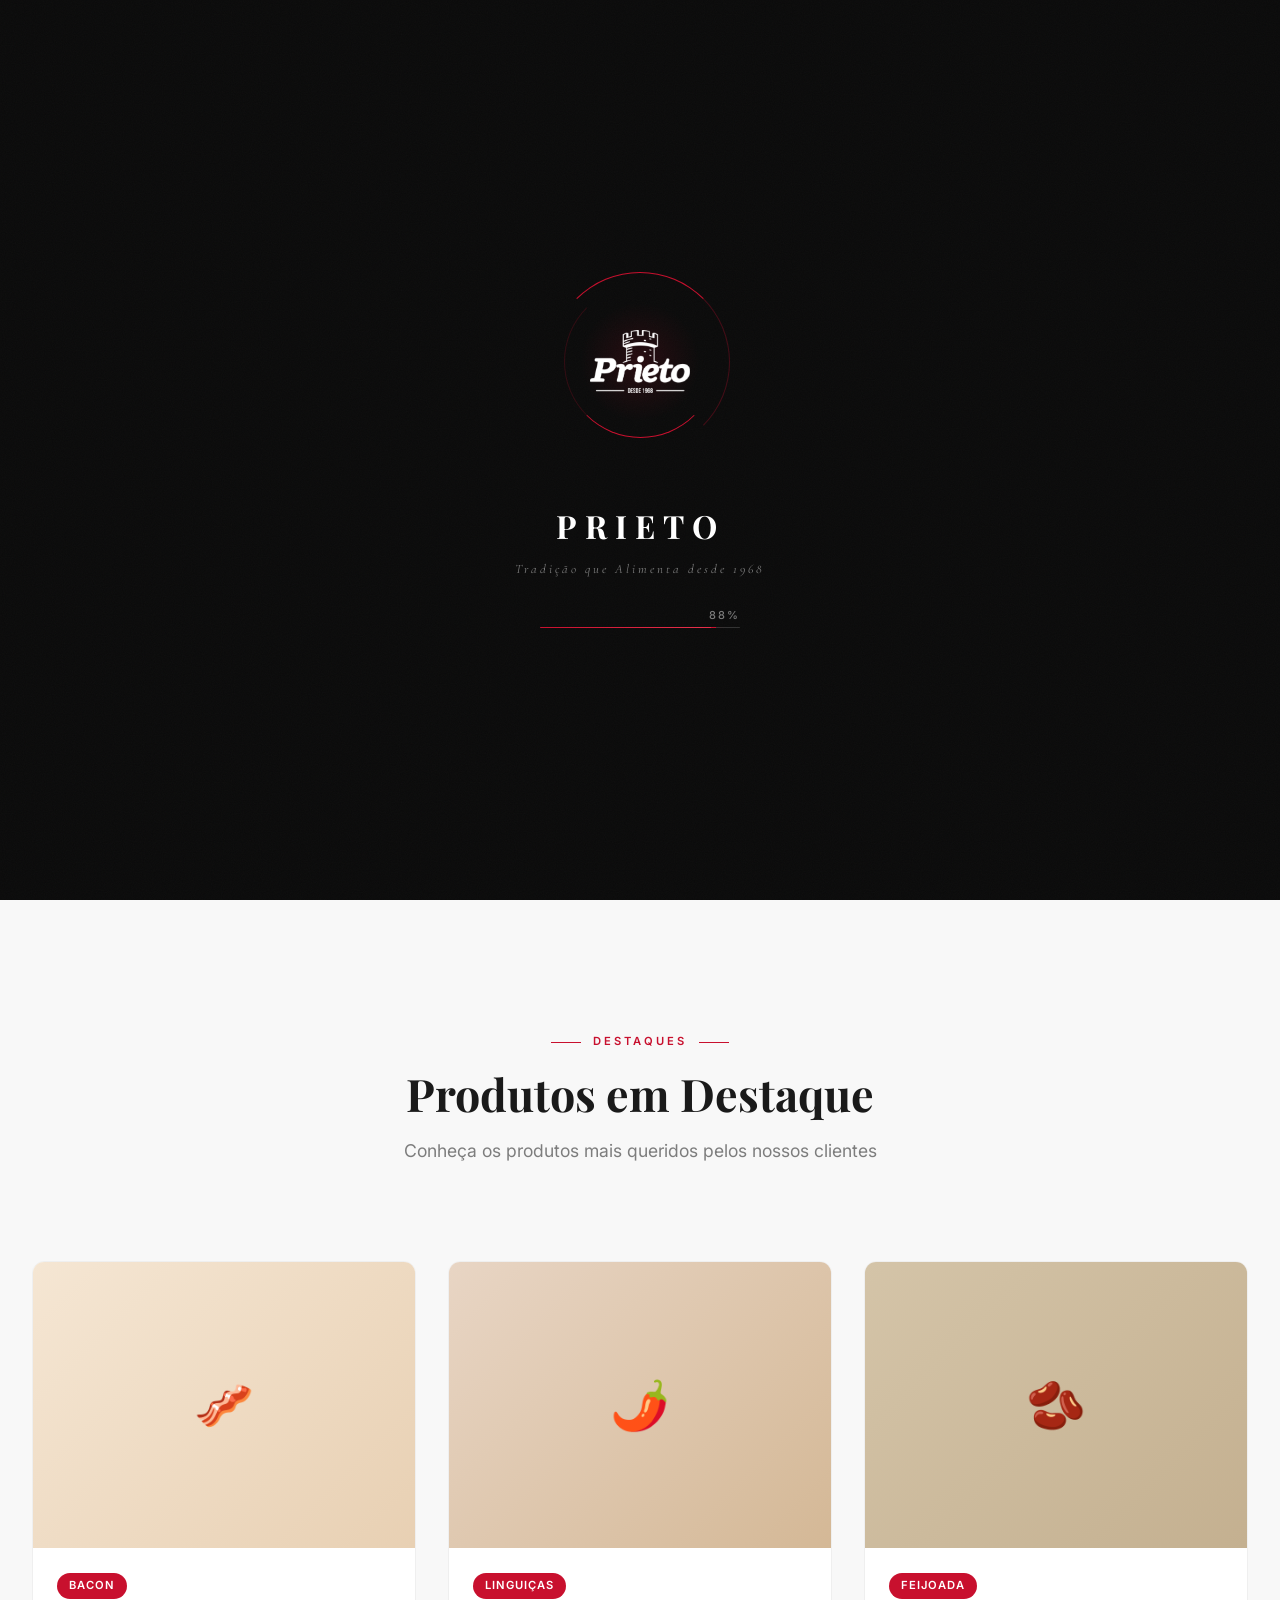
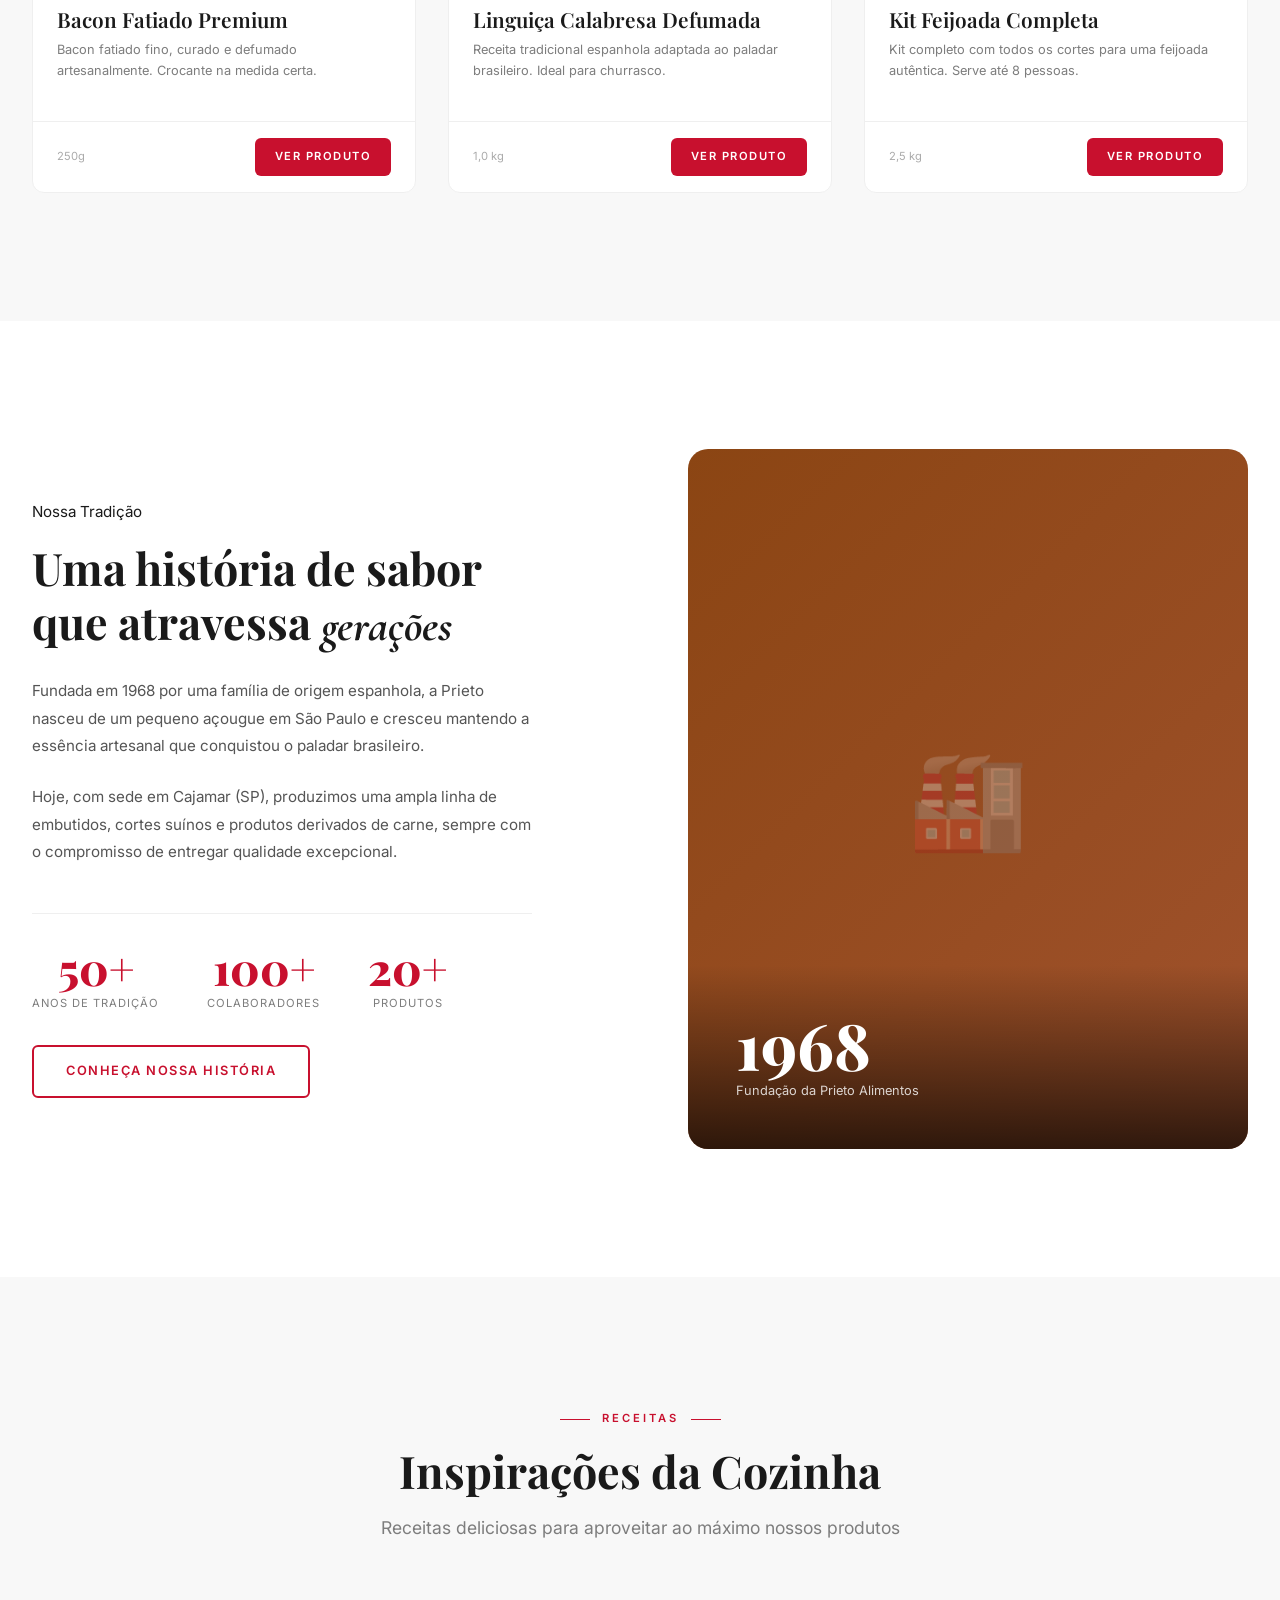
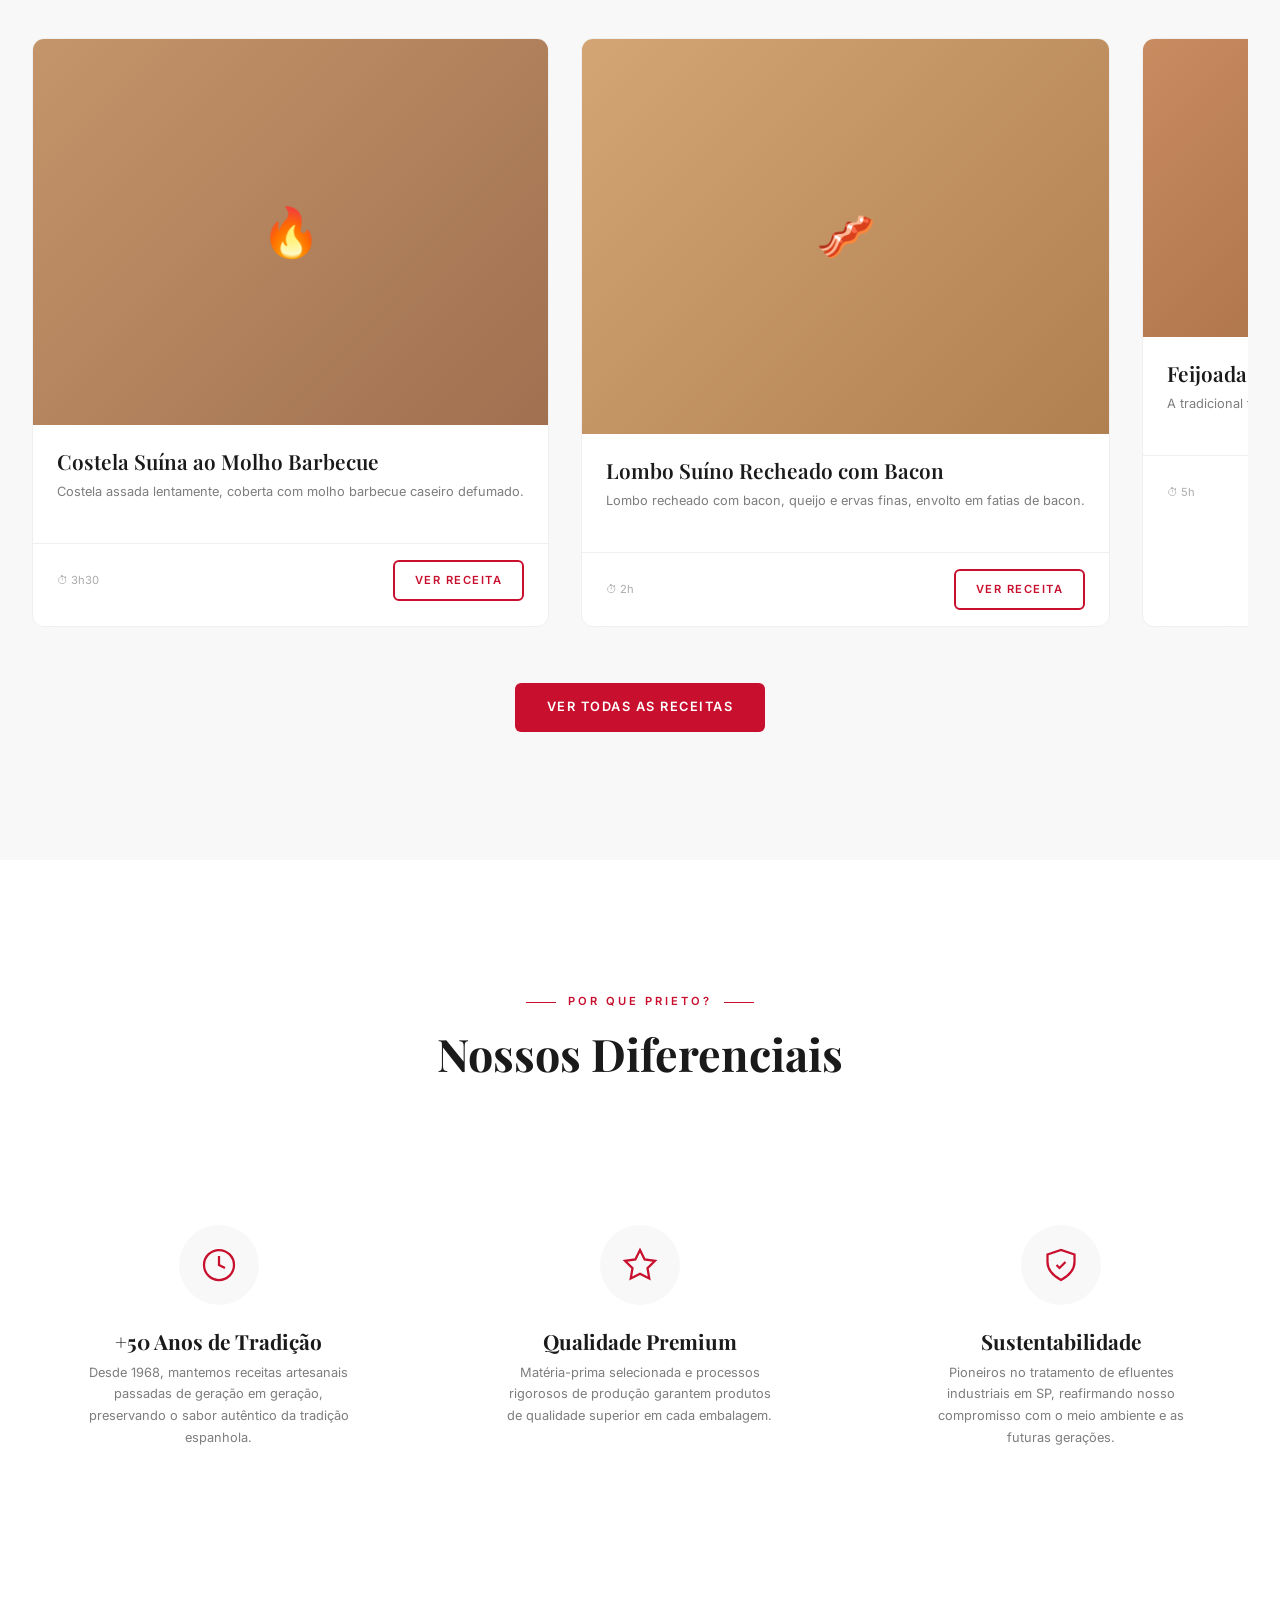
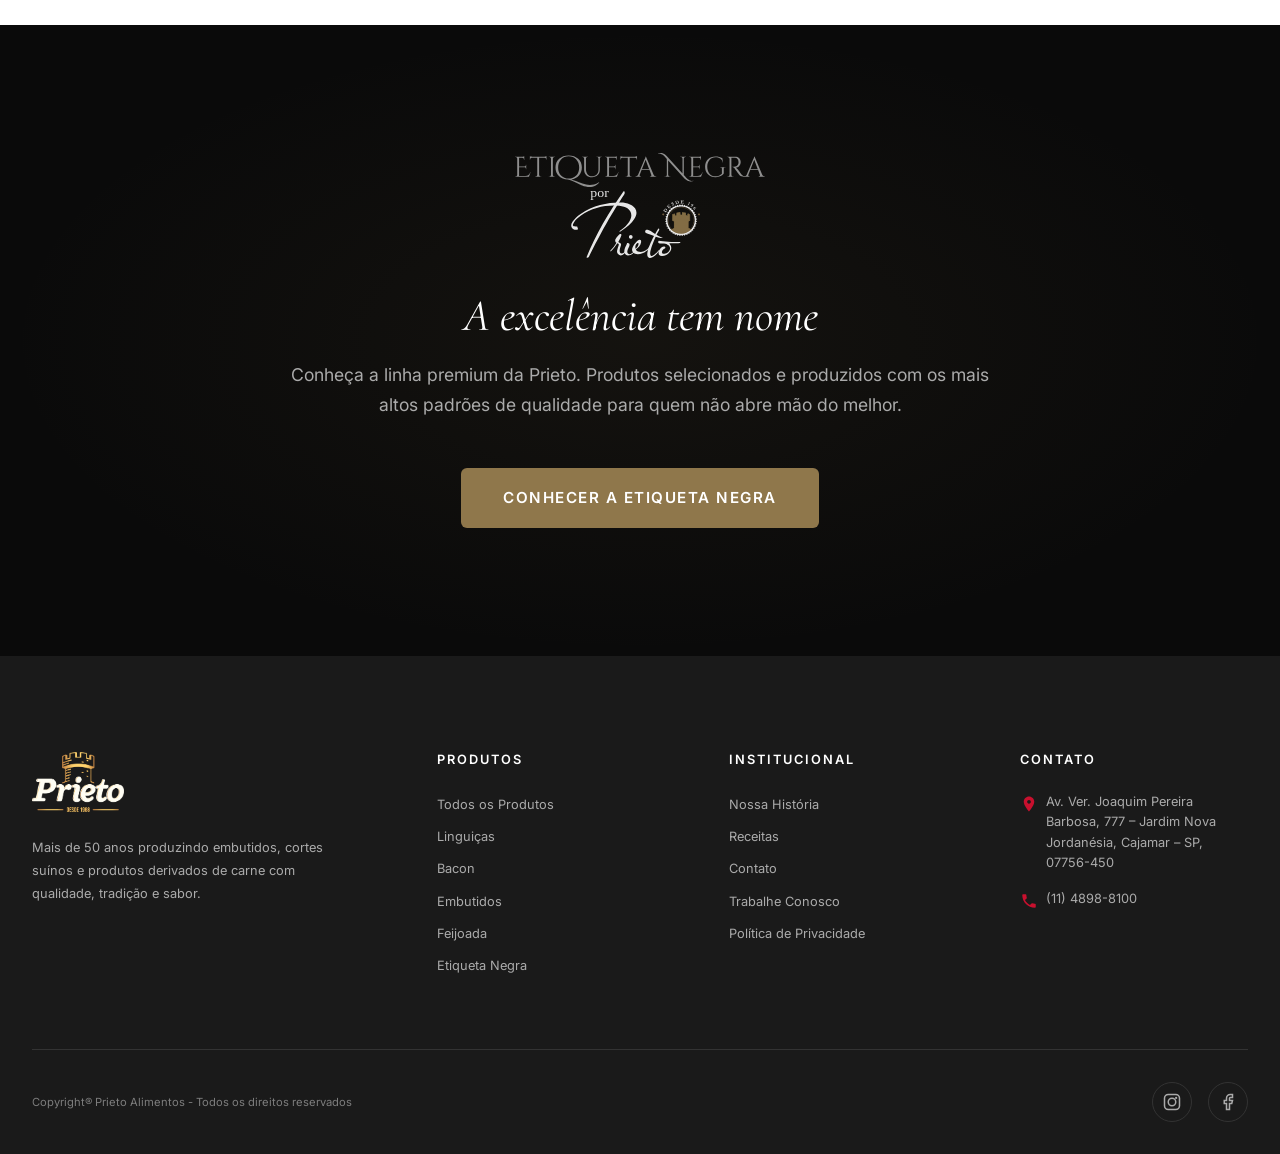
==== index.html @ ea27fa17 "opa" ====
<!DOCTYPE html>
<html lang="pt-BR">
<head>
    <meta charset="UTF-8">
    <meta name="viewport" content="width=device-width, initial-scale=1.0">
    <title>Prieto Alimentos | Tradição que Alimenta</title>
    <meta name="description" content="Prieto Alimentos - Mais de 50 anos de tradição na produção de embutidos, cortes suínos e produtos derivados de carne. Qualidade, tradição e sabor.">
    <link rel="preconnect" href="https://fonts.googleapis.com">
    <link rel="preconnect" href="https://fonts.gstatic.com" crossorigin>
    <link href="https://fonts.googleapis.com/css2?family=Cormorant+Garamond:ital,wght@0,400;0,600;1,400&family=Inter:wght@300;400;500;600;700&family=Playfair+Display:ital,wght@0,400;0,700;1,400&display=swap" rel="stylesheet">
    <link rel="stylesheet" href="css/global.css">
    <link rel="stylesheet" href="css/components.css">
    <link rel="stylesheet" href="css/loading.css">
    <link rel="stylesheet" href="css/home.css">
</head>
<body class="loading-active">

    <!-- ============================================
         LOADING SCREEN
         ============================================ -->
    <div id="loading-screen" class="loading-screen">
        <div class="loading-particles"></div>
        <div class="loading-content">
            <div class="loading-logo-wrapper">
                <div class="loading-ring"></div>
                <div class="loading-ring"></div>
                <div class="loading-logo-glow"></div>
                <img src="src/Logo Prieto Vermelha.png" alt="Prieto" class="loading-logo">
            </div>
            <div class="loading-brand">
                <div class="loading-brand-name">
                    <span>P</span><span>R</span><span>I</span><span>E</span><span>T</span><span>O</span>
                </div>
                <div class="loading-brand-tagline">Tradição que Alimenta desde 1968</div>
            </div>
            <div class="loading-progress-wrapper">
                <span id="loading-percentage" class="loading-percentage">0%</span>
                <div class="loading-progress-track">
                    <div id="loading-progress-bar" class="loading-progress-bar"></div>
                </div>
            </div>
        </div>
    </div>
    <div id="loading-flash" class="loading-flash"></div>

    <!-- ============================================
         NAVBAR
         ============================================ -->
    <nav class="navbar">
        <div class="container">
            <a href="index.html" class="navbar-logo">
                <img src="src/Logo Prieto Vermelha.png" alt="Prieto Alimentos">
            </a>
            <div class="navbar-menu">
                <a href="index.html" class="active">Início</a>
                <a href="produtos.html">Produtos</a>
                <a href="historia.html">Nossa História</a>
                <a href="receitas.html">Receitas</a>
                <a href="contato.html">Contato</a>
            </div>
            <div class="navbar-hamburger" aria-label="Menu">
                <span></span>
                <span></span>
                <span></span>
            </div>
        </div>
    </nav>

    <!-- Mobile Menu Overlay -->
    <div class="navbar-mobile-overlay">
        <a href="index.html">Início</a>
        <a href="produtos.html">Produtos</a>
        <a href="historia.html">Nossa História</a>
        <a href="receitas.html">Receitas</a>
        <a href="contato.html">Contato</a>
        <a href="etiqueta-negra.html" style="color: var(--prieto-gold); font-style: italic;">Etiqueta Negra</a>
    </div>

    <!-- ============================================
         HERO SECTION
         ============================================ -->
    <section class="hero">
        <div class="hero-bg">
            <img src="src/Home-com-logo.png" alt="Prieto Alimentos" loading="eager">
        </div>
        <div class="hero-overlay"></div>
        <div class="hero-content">
            <div class="hero-label">
                <span class="line"></span>
                Desde 1968
            </div>
            <h1 class="hero-title">
                Tradição que<br><em>alimenta</em>
            </h1>
            <p class="hero-description">
                Mais de 50 anos produzindo embutidos, cortes suínos e produtos de carne com qualidade incomparável e receitas artesanais de origem espanhola.
            </p>
            <div class="hero-actions">
                <a href="produtos.html" class="btn btn-primary btn-lg">Nossos Produtos</a>
                <a href="historia.html" class="btn btn-ghost btn-lg">Nossa História</a>
            </div>
        </div>
        <div class="hero-scroll">
            <span>Scroll</span>
            <div class="hero-scroll-line"></div>
        </div>
    </section>

    <!-- ============================================
         HIGHLIGHTS - Featured Products
         ============================================ -->
    <section class="highlights section">
        <div class="container">
            <div class="section-header reveal">
                <span class="section-label">Destaques</span>
                <h2>Produtos em Destaque</h2>
                <p>Conheça os produtos mais queridos pelos nossos clientes</p>
            </div>
            <div class="highlights-grid">
                <div class="card reveal" style="transition-delay: 0.1s">
                    <div class="card-image">
                        <div class="card-image-placeholder" style="background: linear-gradient(135deg, #f5e6d3, #e8d0b3);">🥓</div>
                    </div>
                    <div class="card-body">
                        <span class="card-badge">Bacon</span>
                        <h3 class="card-title">Bacon Fatiado Premium</h3>
                        <p class="card-text">Bacon fatiado fino, curado e defumado artesanalmente. Crocante na medida certa.</p>
                    </div>
                    <div class="card-footer">
                        <span style="font-size: var(--fs-xs); color: var(--prieto-gray-400);">250g</span>
                        <a href="produto-detalhe.html?id=19" class="btn btn-sm btn-primary">Ver Produto</a>
                    </div>
                </div>
                <div class="card reveal" style="transition-delay: 0.2s">
                    <div class="card-image">
                        <div class="card-image-placeholder" style="background: linear-gradient(135deg, #e8d5c4, #d4b896);">🌶️</div>
                    </div>
                    <div class="card-body">
                        <span class="card-badge">Linguiças</span>
                        <h3 class="card-title">Linguiça Calabresa Defumada</h3>
                        <p class="card-text">Receita tradicional espanhola adaptada ao paladar brasileiro. Ideal para churrasco.</p>
                    </div>
                    <div class="card-footer">
                        <span style="font-size: var(--fs-xs); color: var(--prieto-gray-400);">1,0 kg</span>
                        <a href="produto-detalhe.html?id=4" class="btn btn-sm btn-primary">Ver Produto</a>
                    </div>
                </div>
                <div class="card reveal" style="transition-delay: 0.3s">
                    <div class="card-image">
                        <div class="card-image-placeholder" style="background: linear-gradient(135deg, #d4c4a8, #c4b090);">🫘</div>
                    </div>
                    <div class="card-body">
                        <span class="card-badge">Feijoada</span>
                        <h3 class="card-title">Kit Feijoada Completa</h3>
                        <p class="card-text">Kit completo com todos os cortes para uma feijoada autêntica. Serve até 8 pessoas.</p>
                    </div>
                    <div class="card-footer">
                        <span style="font-size: var(--fs-xs); color: var(--prieto-gray-400);">2,5 kg</span>
                        <a href="produto-detalhe.html?id=7" class="btn btn-sm btn-primary">Ver Produto</a>
                    </div>
                </div>
            </div>
        </div>
    </section>

    <!-- ============================================
         TRADITION
         ============================================ -->
    <section class="tradition section">
        <div class="container">
            <div class="tradition-grid">
                <div class="tradition-content reveal-left">
                    <span class="section-label" style="display: inline-block; margin-bottom: var(--space-md);">Nossa Tradição</span>
                    <h2>Uma história de sabor que atravessa <em style="font-family: var(--font-accent);">gerações</em></h2>
                    <p>
                        Fundada em 1968 por uma família de origem espanhola, a Prieto nasceu de um pequeno açougue em São Paulo e cresceu mantendo a essência artesanal que conquistou o paladar brasileiro.
                    </p>
                    <p>
                        Hoje, com sede em Cajamar (SP), produzimos uma ampla linha de embutidos, cortes suínos e produtos derivados de carne, sempre com o compromisso de entregar qualidade excepcional.
                    </p>
                    <div class="tradition-stats">
                        <div class="tradition-stat">
                            <div class="number" data-count="50">50+</div>
                            <div class="label">Anos de tradição</div>
                        </div>
                        <div class="tradition-stat">
                            <div class="number" data-count="100">100+</div>
                            <div class="label">Colaboradores</div>
                        </div>
                        <div class="tradition-stat">
                            <div class="number" data-count="20">20+</div>
                            <div class="label">Produtos</div>
                        </div>
                    </div>
                    <a href="historia.html" class="btn btn-secondary" style="margin-top: var(--space-xl);">Conheça Nossa História</a>
                </div>
                <div class="tradition-image reveal-right">
                    <div class="card-image-placeholder" style="background: linear-gradient(135deg, #8B4513, #A0522D); width:100%; height:100%; display:flex; align-items:center; justify-content:center; font-size: 6rem; color: rgba(255,255,255,0.3);">
                        🏭
                    </div>
                    <div class="tradition-image-overlay">
                        <div class="year">1968</div>
                        <div class="text">Fundação da Prieto Alimentos</div>
                    </div>
                </div>
            </div>
        </div>
    </section>

    <!-- ============================================
         RECIPES PREVIEW
         ============================================ -->
    <section class="recipes-preview section">
        <div class="container">
            <div class="section-header reveal">
                <span class="section-label">Receitas</span>
                <h2>Inspirações da Cozinha</h2>
                <p>Receitas deliciosas para aproveitar ao máximo nossos produtos</p>
            </div>
            <div class="recipes-carousel">
                <div class="card">
                    <div class="card-image">
                        <div class="card-image-placeholder" style="background: linear-gradient(135deg, #c4956a, #a07050);">🔥</div>
                    </div>
                    <div class="card-body">
                        <h3 class="card-title">Costela Suína ao Molho Barbecue</h3>
                        <p class="card-text">Costela assada lentamente, coberta com molho barbecue caseiro defumado.</p>
                    </div>
                    <div class="card-footer">
                        <span style="font-size: var(--fs-xs); color: var(--prieto-gray-400);">⏱ 3h30</span>
                        <a href="receita-detalhe.html?id=1" class="btn btn-sm btn-secondary">Ver Receita</a>
                    </div>
                </div>
                <div class="card">
                    <div class="card-image">
                        <div class="card-image-placeholder" style="background: linear-gradient(135deg, #d4a574, #b08050);">🥓</div>
                    </div>
                    <div class="card-body">
                        <h3 class="card-title">Lombo Suíno Recheado com Bacon</h3>
                        <p class="card-text">Lombo recheado com bacon, queijo e ervas finas, envolto em fatias de bacon.</p>
                    </div>
                    <div class="card-footer">
                        <span style="font-size: var(--fs-xs); color: var(--prieto-gray-400);">⏱ 2h</span>
                        <a href="receita-detalhe.html?id=2" class="btn btn-sm btn-secondary">Ver Receita</a>
                    </div>
                </div>
                <div class="card">
                    <div class="card-image">
                        <div class="card-image-placeholder" style="background: linear-gradient(135deg, #c98b60, #a06840);">🫘</div>
                    </div>
                    <div class="card-body">
                        <h3 class="card-title">Feijoada Completa Prieto</h3>
                        <p class="card-text">A tradicional feijoada brasileira com o kit completo Prieto.</p>
                    </div>
                    <div class="card-footer">
                        <span style="font-size: var(--fs-xs); color: var(--prieto-gray-400);">⏱ 5h</span>
                        <a href="receita-detalhe.html?id=5" class="btn btn-sm btn-secondary">Ver Receita</a>
                    </div>
                </div>
                <div class="card">
                    <div class="card-image">
                        <div class="card-image-placeholder" style="background: linear-gradient(135deg, #d4956a, #b07848);">🍊</div>
                    </div>
                    <div class="card-body">
                        <h3 class="card-title">Tender ao Molho de Laranja</h3>
                        <p class="card-text">Tender glazeado com molho agridoce de laranja e mel.</p>
                    </div>
                    <div class="card-footer">
                        <span style="font-size: var(--fs-xs); color: var(--prieto-gray-400);">⏱ 2h30</span>
                        <a href="receita-detalhe.html?id=7" class="btn btn-sm btn-secondary">Ver Receita</a>
                    </div>
                </div>
            </div>
            <div style="text-align: center; margin-top: var(--space-xl);">
                <a href="receitas.html" class="btn btn-primary">Ver Todas as Receitas</a>
            </div>
        </div>
    </section>

    <!-- ============================================
         WHY PRIETO
         ============================================ -->
    <section class="why-prieto section">
        <div class="container">
            <div class="section-header reveal">
                <span class="section-label">Por que Prieto?</span>
                <h2>Nossos Diferenciais</h2>
            </div>
            <div class="why-grid">
                <div class="why-item reveal" style="transition-delay: 0.1s">
                    <div class="why-icon">
                        <svg viewBox="0 0 24 24" fill="none" stroke="currentColor" stroke-width="1.5">
                            <circle cx="12" cy="12" r="10"/>
                            <polyline points="12 6 12 12 16 14"/>
                        </svg>
                    </div>
                    <h3>+50 Anos de Tradição</h3>
                    <p>Desde 1968, mantemos receitas artesanais passadas de geração em geração, preservando o sabor autêntico da tradição espanhola.</p>
                </div>
                <div class="why-item reveal" style="transition-delay: 0.2s">
                    <div class="why-icon">
                        <svg viewBox="0 0 24 24" fill="none" stroke="currentColor" stroke-width="1.5">
                            <path d="M12 2l3.09 6.26L22 9.27l-5 4.87 1.18 6.88L12 17.77l-6.18 3.25L7 14.14 2 9.27l6.91-1.01L12 2z"/>
                        </svg>
                    </div>
                    <h3>Qualidade Premium</h3>
                    <p>Matéria-prima selecionada e processos rigorosos de produção garantem produtos de qualidade superior em cada embalagem.</p>
                </div>
                <div class="why-item reveal" style="transition-delay: 0.3s">
                    <div class="why-icon">
                        <svg viewBox="0 0 24 24" fill="none" stroke="currentColor" stroke-width="1.5">
                            <path d="M12 22c5.5-3 9-7.5 9-12V5l-9-3-9 3v5c0 4.5 3.5 9 9 12z"/>
                            <polyline points="9 12 11 14 15 10"/>
                        </svg>
                    </div>
                    <h3>Sustentabilidade</h3>
                    <p>Pioneiros no tratamento de efluentes industriais em SP, reafirmando nosso compromisso com o meio ambiente e as futuras gerações.</p>
                </div>
            </div>
        </div>
    </section>

    <!-- ============================================
         ETIQUETA NEGRA BANNER
         ============================================ -->
    <section class="en-banner">
        <div class="container">
            <div class="en-banner-content reveal">
                <img src="src/logo-etiqueta-negra.svg" alt="Etiqueta Negra por Prieto" class="en-banner-logo">
                <h2>A excelência tem nome</h2>
                <p>Conheça a linha premium da Prieto. Produtos selecionados e produzidos com os mais altos padrões de qualidade para quem não abre mão do melhor.</p>
                <a href="etiqueta-negra.html" class="btn btn-gold btn-lg">Conhecer a Etiqueta Negra</a>
            </div>
        </div>
    </section>

    <!-- ============================================
         FOOTER
         ============================================ -->
    <footer class="footer">
        <div class="container">
            <div class="footer-grid">
                <div class="footer-brand">
                    <img src="src/Logo Prieto Branco.png" alt="Prieto Alimentos">
                    <p>Mais de 50 anos produzindo embutidos, cortes suínos e produtos derivados de carne com qualidade, tradição e sabor.</p>
                </div>
                <div class="footer-column">
                    <h4>Produtos</h4>
                    <ul>
                        <li><a href="produtos.html">Todos os Produtos</a></li>
                        <li><a href="produtos.html?cat=linguicas">Linguiças</a></li>
                        <li><a href="produtos.html?cat=bacon">Bacon</a></li>
                        <li><a href="produtos.html?cat=embutidos">Embutidos</a></li>
                        <li><a href="produtos.html?cat=feijoada">Feijoada</a></li>
                        <li><a href="etiqueta-negra.html">Etiqueta Negra</a></li>
                    </ul>
                </div>
                <div class="footer-column">
                    <h4>Institucional</h4>
                    <ul>
                        <li><a href="historia.html">Nossa História</a></li>
                        <li><a href="receitas.html">Receitas</a></li>
                        <li><a href="contato.html">Contato</a></li>
                        <li><a href="#">Trabalhe Conosco</a></li>
                        <li><a href="#">Política de Privacidade</a></li>
                    </ul>
                </div>
                <div class="footer-column">
                    <h4>Contato</h4>
                    <div class="footer-contact-item">
                        <svg viewBox="0 0 24 24" fill="currentColor"><path d="M12 2C8.13 2 5 5.13 5 9c0 5.25 7 13 7 13s7-7.75 7-13c0-3.87-3.13-7-7-7zm0 9.5c-1.38 0-2.5-1.12-2.5-2.5s1.12-2.5 2.5-2.5 2.5 1.12 2.5 2.5-1.12 2.5-2.5 2.5z"/></svg>
                        <span>Av. Ver. Joaquim Pereira Barbosa, 777 – Jardim Nova Jordanésia, Cajamar – SP, 07756-450</span>
                    </div>
                    <div class="footer-contact-item">
                        <svg viewBox="0 0 24 24" fill="currentColor"><path d="M6.62 10.79c1.44 2.83 3.76 5.14 6.59 6.59l2.2-2.2c.27-.27.67-.36 1.02-.24 1.12.37 2.33.57 3.57.57.55 0 1 .45 1 1V20c0 .55-.45 1-1 1-9.39 0-17-7.61-17-17 0-.55.45-1 1-1h3.5c.55 0 1 .45 1 1 0 1.25.2 2.45.57 3.57.11.35.03.74-.25 1.02l-2.2 2.2z"/></svg>
                        <span>(11) 4898-8100</span>
                    </div>
                </div>
            </div>
            <div class="footer-bottom">
                <p>Copyright® Prieto Alimentos - Todos os direitos reservados</p>
                <div class="footer-social">
                    <a href="#" aria-label="Instagram">
                        <svg viewBox="0 0 24 24" fill="none" stroke="currentColor" stroke-width="2"><rect x="2" y="2" width="20" height="20" rx="5"/><circle cx="12" cy="12" r="5"/><circle cx="17.5" cy="6.5" r="1.5" fill="currentColor" stroke="none"/></svg>
                    </a>
                    <a href="#" aria-label="Facebook">
                        <svg viewBox="0 0 24 24" fill="none" stroke="currentColor" stroke-width="2"><path d="M18 2h-3a5 5 0 0 0-5 5v3H7v4h3v8h4v-8h3l1-4h-4V7a1 1 0 0 1 1-1h3z"/></svg>
                    </a>
                </div>
            </div>
        </div>
    </footer>

    <!-- ============================================
         ETIQUETA NEGRA FLOATING BUTTON
         ============================================ -->
    <a href="etiqueta-negra.html" class="etiqueta-negra-btn">
        <svg viewBox="0 0 24 24" fill="none" stroke="currentColor" stroke-width="1.5" width="18" height="18">
            <path d="M12 2l3.09 6.26L22 9.27l-5 4.87 1.18 6.88L12 17.77l-6.18 3.25L7 14.14 2 9.27l6.91-1.01L12 2z"/>
        </svg>
        Conheça a Etiqueta Negra
    </a>

    <!-- Scripts -->
    <script src="js/main.js"></script>
    <script src="js/loading.js"></script>
</body>
</html>
---- css/global.css ----
/* ============================================
   PRIETO ALIMENTOS - Global Styles
   ============================================ */

/* Google Fonts */
@import url('https://fonts.googleapis.com/css2?family=Playfair+Display:ital,wght@0,400;0,500;0,600;0,700;0,800;0,900;1,400;1,500;1,600;1,700&family=Inter:wght@300;400;500;600;700&family=Cormorant+Garamond:ital,wght@0,400;0,500;0,600;0,700;1,400;1,500&display=swap');

/* CSS Custom Properties */
:root {
    /* Primary Colors */
    --prieto-white: #FFFFFF;
    --prieto-red: #C8102E;
    --prieto-red-dark: #A00D24;
    --prieto-red-light: #E8334D;
    --prieto-dark: #1A1A1A;
    --prieto-black: #0A0A0A;
    
    /* Etiqueta Negra Colors */
    --prieto-gold: #8F774B;
    --prieto-gold-light: #B89E6A;
    --prieto-gold-dark: #6D5A38;
    
    /* Neutral Colors */
    --prieto-gray-100: #F8F8F8;
    --prieto-gray-200: #EFEFEF;
    --prieto-gray-300: #D9D9D9;
    --prieto-gray-400: #ABABAB;
    --prieto-gray-500: #7D7D7D;
    --prieto-gray-600: #555555;
    --prieto-gray-700: #333333;
    --prieto-gray-800: #1F1F1F;
    
    /* Typography */
    --font-heading: 'Playfair Display', 'Georgia', serif;
    --font-body: 'Inter', 'Helvetica Neue', sans-serif;
    --font-accent: 'Cormorant Garamond', 'Georgia', serif;
    
    /* Font Sizes - Fluid */
    --fs-xs: clamp(0.7rem, 0.8vw, 0.8rem);
    --fs-sm: clamp(0.8rem, 0.9vw, 0.9rem);
    --fs-base: clamp(0.95rem, 1vw, 1.05rem);
    --fs-md: clamp(1.1rem, 1.2vw, 1.25rem);
    --fs-lg: clamp(1.3rem, 1.5vw, 1.5rem);
    --fs-xl: clamp(1.6rem, 2vw, 2rem);
    --fs-2xl: clamp(2rem, 2.5vw, 2.5rem);
    --fs-3xl: clamp(2.5rem, 3.5vw, 3.5rem);
    --fs-4xl: clamp(3rem, 5vw, 5rem);
    --fs-hero: clamp(3.5rem, 7vw, 7rem);
    
    /* Spacing */
    --space-xs: 0.25rem;
    --space-sm: 0.5rem;
    --space-md: 1rem;
    --space-lg: 1.5rem;
    --space-xl: 2rem;
    --space-2xl: 3rem;
    --space-3xl: 4rem;
    --space-4xl: 6rem;
    --space-5xl: 8rem;
    
    /* Borders & Radius */
    --radius-sm: 6px;
    --radius-md: 12px;
    --radius-lg: 20px;
    --radius-xl: 30px;
    --radius-full: 9999px;
    
    /* Shadows */
    --shadow-sm: 0 1px 3px rgba(0,0,0,0.06);
    --shadow-md: 0 4px 12px rgba(0,0,0,0.08);
    --shadow-lg: 0 8px 30px rgba(0,0,0,0.1);
    --shadow-xl: 0 20px 60px rgba(0,0,0,0.12);
    --shadow-glow: 0 0 30px rgba(255,255,255,0.15);
    --shadow-glow-red: 0 0 30px rgba(200,16,46,0.2);
    
    /* Glass Effect */
    --glass-bg: rgba(255, 255, 255, 0.08);
    --glass-border: rgba(255, 255, 255, 0.15);
    --glass-blur: blur(12px);
    
    /* Transitions */
    --transition-fast: 150ms ease;
    --transition-base: 300ms ease;
    --transition-slow: 500ms ease;
    --transition-slower: 800ms cubic-bezier(0.16, 1, 0.3, 1);
    
    /* Z-Index Scale */
    --z-base: 1;
    --z-dropdown: 100;
    --z-sticky: 200;
    --z-navbar: 500;
    --z-modal: 1000;
    --z-loading: 9999;
    
    /* Layout */
    --container-max: 1280px;
    --container-wide: 1440px;
    --navbar-height: 80px;
}

/* ============================================
   CSS Reset
   ============================================ */
*,
*::before,
*::after {
    box-sizing: border-box;
    margin: 0;
    padding: 0;
}

html {
    scroll-behavior: smooth;
    -webkit-text-size-adjust: 100%;
    font-size: 16px;
}

body {
    font-family: var(--font-body);
    font-size: var(--fs-base);
    line-height: 1.6;
    color: var(--prieto-dark);
    background-color: var(--prieto-white);
    -webkit-font-smoothing: antialiased;
    -moz-osx-font-smoothing: grayscale;
    overflow-x: hidden;
    min-height: 100vh;
}

body.loading-active {
    overflow: hidden;
}

img, picture, video, canvas, svg {
    display: block;
    max-width: 100%;
}

input, button, textarea, select {
    font: inherit;
    color: inherit;
}

a {
    color: inherit;
    text-decoration: none;
}

ul, ol {
    list-style: none;
}

h1, h2, h3, h4, h5, h6 {
    font-family: var(--font-heading);
    line-height: 1.2;
    font-weight: 700;
    overflow-wrap: break-word;
}

p {
    overflow-wrap: break-word;
}

button {
    cursor: pointer;
    border: none;
    background: none;
}

/* ============================================
   Typography
   ============================================ */
h1 { font-size: var(--fs-4xl); }
h2 { font-size: var(--fs-3xl); }
h3 { font-size: var(--fs-2xl); }
h4 { font-size: var(--fs-xl); }
h5 { font-size: var(--fs-lg); }
h6 { font-size: var(--fs-md); }

.text-accent {
    font-family: var(--font-accent);
    font-style: italic;
}

.text-red { color: var(--prieto-red); }
.text-gold { color: var(--prieto-gold); }
.text-white { color: var(--prieto-white); }
.text-muted { color: var(--prieto-gray-500); }

/* ============================================
   Layout Utilities
   ============================================ */
.container {
    width: 100%;
    max-width: var(--container-max);
    margin: 0 auto;
    padding: 0 var(--space-xl);
}

.container-wide {
    max-width: var(--container-wide);
    margin: 0 auto;
    padding: 0 var(--space-xl);
}

.section {
    padding: var(--space-5xl) 0;
}

.section-sm {
    padding: var(--space-3xl) 0;
}

.flex { display: flex; }
.flex-col { flex-direction: column; }
.flex-center { 
    display: flex; 
    align-items: center; 
    justify-content: center; 
}
.flex-between {
    display: flex;
    align-items: center;
    justify-content: space-between;
}

.grid { display: grid; }

.text-center { text-align: center; }
.text-left { text-align: left; }
.text-right { text-align: right; }

/* ============================================
   Section Headers
   ============================================ */
.section-header {
    text-align: center;
    margin-bottom: var(--space-4xl);
}

.section-header .section-label {
    display: inline-block;
    font-family: var(--font-body);
    font-size: var(--fs-xs);
    font-weight: 600;
    text-transform: uppercase;
    letter-spacing: 3px;
    color: var(--prieto-red);
    margin-bottom: var(--space-md);
    position: relative;
}

.section-header .section-label::before,
.section-header .section-label::after {
    content: '';
    position: absolute;
    top: 50%;
    width: 30px;
    height: 1px;
    background: var(--prieto-red);
}

.section-header .section-label::before {
    right: calc(100% + 12px);
}

.section-header .section-label::after {
    left: calc(100% + 12px);
}

.section-header h2 {
    color: var(--prieto-dark);
    margin-bottom: var(--space-md);
}

.section-header p {
    font-size: var(--fs-md);
    color: var(--prieto-gray-500);
    max-width: 600px;
    margin: 0 auto;
}

/* ============================================
   Animations & Reveals
   ============================================ */
.reveal {
    opacity: 0;
    transform: translateY(40px);
    transition: opacity 0.8s cubic-bezier(0.16, 1, 0.3, 1),
                transform 0.8s cubic-bezier(0.16, 1, 0.3, 1);
}

.reveal.revealed {
    opacity: 1;
    transform: translateY(0);
}

.reveal-left {
    opacity: 0;
    transform: translateX(-60px);
    transition: opacity 0.8s cubic-bezier(0.16, 1, 0.3, 1),
                transform 0.8s cubic-bezier(0.16, 1, 0.3, 1);
}

.reveal-left.revealed {
    opacity: 1;
    transform: translateX(0);
}

.reveal-right {
    opacity: 0;
    transform: translateX(60px);
    transition: opacity 0.8s cubic-bezier(0.16, 1, 0.3, 1),
                transform 0.8s cubic-bezier(0.16, 1, 0.3, 1);
}

.reveal-right.revealed {
    opacity: 1;
    transform: translateX(0);
}

/* ============================================
   Scrollbar
   ============================================ */
::-webkit-scrollbar {
    width: 8px;
}

::-webkit-scrollbar-track {
    background: var(--prieto-gray-100);
}

::-webkit-scrollbar-thumb {
    background: var(--prieto-gray-400);
    border-radius: var(--radius-full);
}

::-webkit-scrollbar-thumb:hover {
    background: var(--prieto-red);
}

/* ============================================
   Selection
   ============================================ */
::selection {
    background-color: var(--prieto-red);
    color: var(--prieto-white);
}

/* ============================================
   Responsive
   ============================================ */
@media (max-width: 768px) {
    :root {
        --navbar-height: 65px;
    }
    
    .container {
        padding: 0 var(--space-md);
    }
    
    .section {
        padding: var(--space-3xl) 0;
    }
    
    .section-header {
        margin-bottom: var(--space-2xl);
    }
}

@media (max-width: 480px) {
    .container {
        padding: 0 var(--space-md);
    }
}
---- css/components.css ----
/* ============================================
   PRIETO ALIMENTOS - Component Styles
   Navbar, Footer, Buttons, Cards, Modals
   ============================================ */

/* ============================================
   NAVBAR
   ============================================ */
.navbar {
    position: fixed;
    top: 0;
    left: 0;
    width: 100%;
    height: var(--navbar-height);
    z-index: var(--z-navbar);
    transition: all var(--transition-base);
    background: rgba(255, 255, 255, 0.85);
    backdrop-filter: blur(20px);
    -webkit-backdrop-filter: blur(20px);
    border-bottom: 1px solid transparent;
}

.navbar.scrolled {
    height: 65px;
    background: rgba(255, 255, 255, 0.95);
    border-bottom: 1px solid var(--prieto-gray-200);
    box-shadow: var(--shadow-sm);
}

.navbar .container {
    display: flex;
    align-items: center;
    justify-content: space-between;
    height: 100%;
    max-width: var(--container-wide);
}

.navbar-logo {
    display: flex;
    align-items: center;
    gap: var(--space-sm);
    z-index: 10;
}

.navbar-logo img {
    height: 50px;
    width: auto;
    transition: height var(--transition-base);
}

.navbar.scrolled .navbar-logo img {
    height: 40px;
}

.navbar-menu {
    display: flex;
    align-items: center;
    gap: var(--space-2xl);
}

.navbar-menu a {
    font-family: var(--font-body);
    font-size: var(--fs-sm);
    font-weight: 500;
    color: var(--prieto-dark);
    text-transform: uppercase;
    letter-spacing: 1.5px;
    position: relative;
    padding: var(--space-xs) 0;
    transition: color var(--transition-fast);
}

.navbar-menu a::after {
    content: '';
    position: absolute;
    bottom: -2px;
    left: 0;
    width: 0;
    height: 2px;
    background: var(--prieto-red);
    transition: width var(--transition-base);
}

.navbar-menu a:hover {
    color: var(--prieto-red);
}

.navbar-menu a:hover::after,
.navbar-menu a.active::after {
    width: 100%;
}

.navbar-menu a.active {
    color: var(--prieto-red);
}

/* Hamburger */
.navbar-hamburger {
    display: none;
    flex-direction: column;
    gap: 5px;
    width: 28px;
    cursor: pointer;
    z-index: 10;
    padding: 4px 0;
}

.navbar-hamburger span {
    display: block;
    width: 100%;
    height: 2px;
    background: var(--prieto-dark);
    transition: all var(--transition-base);
    border-radius: 2px;
}

.navbar-hamburger.active span:nth-child(1) {
    transform: rotate(45deg) translateY(5px) translateX(5px);
}

.navbar-hamburger.active span:nth-child(2) {
    opacity: 0;
    transform: translateX(-10px);
}

.navbar-hamburger.active span:nth-child(3) {
    transform: rotate(-45deg) translateY(-5px) translateX(5px);
}

/* Mobile Menu */
.navbar-mobile-overlay {
    display: none;
    position: fixed;
    top: 0;
    left: 0;
    width: 100%;
    height: 100vh;
    background: rgba(255, 255, 255, 0.98);
    backdrop-filter: blur(30px);
    -webkit-backdrop-filter: blur(30px);
    z-index: var(--z-navbar);
    flex-direction: column;
    align-items: center;
    justify-content: center;
    gap: var(--space-xl);
    opacity: 0;
    transition: opacity var(--transition-slow);
}

.navbar-mobile-overlay.active {
    display: flex;
    opacity: 1;
}

.navbar-mobile-overlay a {
    font-family: var(--font-heading);
    font-size: var(--fs-2xl);
    font-weight: 600;
    color: var(--prieto-dark);
    transition: color var(--transition-fast);
}

.navbar-mobile-overlay a:hover {
    color: var(--prieto-red);
}

/* ============================================
   BUTTONS
   ============================================ */
.btn {
    display: inline-flex;
    align-items: center;
    justify-content: center;
    gap: var(--space-sm);
    padding: 14px 32px;
    font-family: var(--font-body);
    font-size: var(--fs-sm);
    font-weight: 600;
    text-transform: uppercase;
    letter-spacing: 1.5px;
    border-radius: var(--radius-sm);
    transition: all var(--transition-base);
    position: relative;
    overflow: hidden;
    cursor: pointer;
    border: none;
}

.btn::before {
    content: '';
    position: absolute;
    top: 50%;
    left: 50%;
    width: 0;
    height: 0;
    border-radius: 50%;
    background: rgba(255, 255, 255, 0.2);
    transition: width 0.6s, height 0.6s, top 0.6s, left 0.6s;
    transform: translate(-50%, -50%);
}

.btn:active::before {
    width: 300px;
    height: 300px;
}

.btn-primary {
    background: var(--prieto-red);
    color: var(--prieto-white);
}

.btn-primary:hover {
    background: var(--prieto-red-dark);
    transform: translateY(-2px);
    box-shadow: 0 8px 25px rgba(200, 16, 46, 0.3);
}

.btn-secondary {
    background: transparent;
    color: var(--prieto-red);
    border: 2px solid var(--prieto-red);
}

.btn-secondary:hover {
    background: var(--prieto-red);
    color: var(--prieto-white);
    transform: translateY(-2px);
}

.btn-dark {
    background: var(--prieto-dark);
    color: var(--prieto-white);
}

.btn-dark:hover {
    background: var(--prieto-black);
    transform: translateY(-2px);
    box-shadow: 0 8px 25px rgba(0, 0, 0, 0.3);
}

.btn-gold {
    background: var(--prieto-gold);
    color: var(--prieto-white);
}

.btn-gold:hover {
    background: var(--prieto-gold-light);
    transform: translateY(-2px);
    box-shadow: 0 8px 25px rgba(143, 119, 75, 0.3);
}

.btn-ghost {
    background: transparent;
    color: var(--prieto-white);
    border: 1px solid rgba(255, 255, 255, 0.4);
}

.btn-ghost:hover {
    background: rgba(255, 255, 255, 0.1);
    border-color: rgba(255, 255, 255, 0.8);
}

.btn-sm {
    padding: 10px 20px;
    font-size: var(--fs-xs);
}

.btn-lg {
    padding: 18px 42px;
    font-size: var(--fs-base);
}

/* ============================================
   CARDS (Glassmorphism)
   ============================================ */
.card {
    position: relative;
    background: rgba(255, 255, 255, 0.6);
    backdrop-filter: blur(10px);
    -webkit-backdrop-filter: blur(10px);
    border: 1px solid rgba(255, 255, 255, 0.3);
    border-radius: var(--radius-md);
    overflow: hidden;
    transition: all var(--transition-slow);
}

.card:hover {
    transform: translateY(-6px);
    box-shadow: 0 0 40px rgba(200, 200, 200, 0.25),
                0 20px 50px rgba(0, 0, 0, 0.06);
}

.card-image {
    width: 100%;
    aspect-ratio: 4/3;
    overflow: hidden;
    position: relative;
}

.card-image img {
    width: 100%;
    height: 100%;
    object-fit: cover;
    transition: transform var(--transition-slower);
}

.card:hover .card-image img {
    transform: scale(1.05);
}

.card-image-placeholder {
    width: 100%;
    height: 100%;
    display: flex;
    align-items: center;
    justify-content: center;
    font-size: 3rem;
    color: var(--prieto-gray-400);
}

.card-body {
    padding: var(--space-lg);
}

.card-badge {
    display: inline-block;
    padding: 4px 12px;
    font-size: var(--fs-xs);
    font-weight: 600;
    text-transform: uppercase;
    letter-spacing: 1px;
    border-radius: var(--radius-full);
    background: var(--prieto-red);
    color: var(--prieto-white);
    margin-bottom: var(--space-sm);
}

.card-title {
    font-family: var(--font-heading);
    font-size: var(--fs-lg);
    font-weight: 600;
    margin-bottom: var(--space-sm);
    color: var(--prieto-dark);
}

.card-text {
    font-size: var(--fs-sm);
    color: var(--prieto-gray-500);
    line-height: 1.6;
    margin-bottom: var(--space-md);
}

.card-footer {
    padding: var(--space-md) var(--space-lg);
    border-top: 1px solid var(--prieto-gray-200);
    display: flex;
    align-items: center;
    justify-content: space-between;
}

/* Card on dark/gradient background */
.card-glass {
    background: rgba(255, 255, 255, 0.08);
    border: 1px solid rgba(255, 255, 255, 0.12);
}

.card-glass:hover {
    box-shadow: 0 0 40px rgba(255, 255, 255, 0.08);
    border-color: rgba(255, 255, 255, 0.25);
}

/* ============================================
   FOOTER
   ============================================ */
.footer {
    background: var(--prieto-dark);
    color: var(--prieto-white);
    padding: var(--space-4xl) 0 var(--space-xl);
}

.footer-grid {
    display: grid;
    grid-template-columns: 1.5fr 1fr 1fr 1fr;
    gap: var(--space-3xl);
    margin-bottom: var(--space-3xl);
}

.footer-brand img {
    height: 60px;
    margin-bottom: var(--space-lg);
}

.footer-brand p {
    font-size: var(--fs-sm);
    color: var(--prieto-gray-400);
    line-height: 1.8;
    max-width: 300px;
}

.footer-column h4 {
    font-family: var(--font-body);
    font-size: var(--fs-sm);
    font-weight: 600;
    text-transform: uppercase;
    letter-spacing: 2px;
    margin-bottom: var(--space-lg);
    color: var(--prieto-white);
}

.footer-column ul li {
    margin-bottom: var(--space-sm);
}

.footer-column ul li a {
    font-size: var(--fs-sm);
    color: var(--prieto-gray-400);
    transition: color var(--transition-fast);
}

.footer-column ul li a:hover {
    color: var(--prieto-red);
}

.footer-contact-item {
    display: flex;
    align-items: flex-start;
    gap: var(--space-sm);
    margin-bottom: var(--space-md);
    font-size: var(--fs-sm);
    color: var(--prieto-gray-400);
}

.footer-contact-item svg {
    width: 18px;
    height: 18px;
    flex-shrink: 0;
    margin-top: 3px;
    fill: var(--prieto-red);
}

.footer-bottom {
    padding-top: var(--space-xl);
    border-top: 1px solid var(--prieto-gray-700);
    display: flex;
    align-items: center;
    justify-content: space-between;
    flex-wrap: wrap;
    gap: var(--space-md);
}

.footer-bottom p {
    font-size: var(--fs-xs);
    color: var(--prieto-gray-500);
}

.footer-social {
    display: flex;
    gap: var(--space-md);
}

.footer-social a {
    display: flex;
    align-items: center;
    justify-content: center;
    width: 40px;
    height: 40px;
    border-radius: 50%;
    border: 1px solid var(--prieto-gray-700);
    color: var(--prieto-gray-400);
    transition: all var(--transition-fast);
}

.footer-social a:hover {
    border-color: var(--prieto-red);
    color: var(--prieto-red);
    background: rgba(200, 16, 46, 0.1);
}

.footer-social a svg {
    width: 18px;
    height: 18px;
}

/* ============================================
   ETIQUETA NEGRA BUTTON (Fixed)
   ============================================ */
.etiqueta-negra-btn {
    position: fixed;
    bottom: 30px;
    right: 30px;
    z-index: var(--z-sticky);
    display: flex;
    align-items: center;
    gap: var(--space-sm);
    padding: 14px 24px;
    background: var(--prieto-black);
    color: var(--prieto-gold);
    border-radius: var(--radius-full);
    font-family: var(--font-accent);
    font-size: var(--fs-sm);
    font-weight: 500;
    font-style: italic;
    letter-spacing: 0.5px;
    border: 1px solid var(--prieto-gold-dark);
    cursor: pointer;
    transition: all var(--transition-base);
    overflow: hidden;
    text-decoration: none;
}

.etiqueta-negra-btn::before {
    content: '';
    position: absolute;
    top: 0;
    left: -100%;
    width: 200%;
    height: 100%;
    background: linear-gradient(
        90deg,
        transparent,
        rgba(143, 119, 75, 0.15),
        transparent
    );
    animation: shimmer 3s infinite;
}

@keyframes shimmer {
    0% { left: -100%; }
    100% { left: 100%; }
}

.etiqueta-negra-btn:hover {
    background: var(--prieto-gold-dark);
    color: var(--prieto-white);
    border-color: var(--prieto-gold);
    transform: translateY(-3px);
    box-shadow: 0 8px 30px rgba(143, 119, 75, 0.3);
}

.etiqueta-negra-btn svg {
    width: 18px;
    height: 18px;
}

/* ============================================
   BREADCRUMB
   ============================================ */
.breadcrumb {
    display: flex;
    align-items: center;
    gap: var(--space-sm);
    padding: var(--space-lg) 0;
    font-size: var(--fs-sm);
    color: var(--prieto-gray-500);
}

.breadcrumb a {
    color: var(--prieto-gray-500);
    transition: color var(--transition-fast);
}

.breadcrumb a:hover {
    color: var(--prieto-red);
}

.breadcrumb .separator {
    color: var(--prieto-gray-300);
}

.breadcrumb .current {
    color: var(--prieto-dark);
    font-weight: 500;
}

/* ============================================
   TOAST / NOTIFICATIONS
   ============================================ */
.toast {
    position: fixed;
    bottom: 30px;
    left: 50%;
    transform: translateX(-50%) translateY(100px);
    padding: 16px 32px;
    background: var(--prieto-dark);
    color: var(--prieto-white);
    border-radius: var(--radius-md);
    font-size: var(--fs-sm);
    font-weight: 500;
    box-shadow: var(--shadow-xl);
    z-index: var(--z-modal);
    opacity: 0;
    transition: all var(--transition-slow);
}

.toast.show {
    transform: translateX(-50%) translateY(0);
    opacity: 1;
}

.toast.success {
    border-left: 4px solid #22c55e;
}

/* ============================================
   RESPONSIVE COMPONENTS
   ============================================ */
@media (max-width: 1024px) {
    .footer-grid {
        grid-template-columns: 1fr 1fr;
    }
}

@media (max-width: 768px) {
    .navbar-menu {
        display: none;
    }
    
    .navbar-hamburger {
        display: flex;
    }
    
    .footer-grid {
        grid-template-columns: 1fr;
        gap: var(--space-2xl);
    }
    
    .footer-bottom {
        flex-direction: column;
        text-align: center;
    }
    
    .etiqueta-negra-btn {
        bottom: 20px;
        right: 20px;
        padding: 12px 20px;
        font-size: var(--fs-xs);
    }
}

@media (max-width: 480px) {
    .btn {
        padding: 12px 24px;
        font-size: var(--fs-xs);
    }
    
    .btn-lg {
        padding: 14px 30px;
        font-size: var(--fs-sm);
    }
}
---- css/loading.css ----
/* ============================================
   PRIETO ALIMENTOS - Loading Screen
   Premium Awwwards-worthy loading animation
   ============================================ */

.loading-screen {
    position: fixed;
    top: 0;
    left: 0;
    width: 100%;
    height: 100vh;
    background: var(--prieto-black);
    z-index: var(--z-loading);
    display: flex;
    flex-direction: column;
    align-items: center;
    justify-content: center;
    overflow: hidden;
}

.loading-screen.hidden {
    pointer-events: none;
    opacity: 0;
    transition: opacity 0.6s ease;
}

/* Background grain texture */
.loading-screen::before {
    content: '';
    position: absolute;
    top: 0;
    left: 0;
    width: 100%;
    height: 100%;
    opacity: 0.03;
    background-image: url("data:image/svg+xml,%3Csvg viewBox='0 0 256 256' xmlns='http://www.w3.org/2000/svg'%3E%3Cfilter id='noise'%3E%3CfeTurbulence type='fractalNoise' baseFrequency='0.9' numOctaves='4' stitchTiles='stitch'/%3E%3C/filter%3E%3Crect width='100%25' height='100%25' filter='url(%23noise)'/%3E%3C/svg%3E");
    background-size: 256px;
}

/* Animated particles background */
.loading-particles {
    position: absolute;
    width: 100%;
    height: 100%;
    overflow: hidden;
}

.loading-particle {
    position: absolute;
    width: 4px;
    height: 4px;
    background: var(--prieto-red);
    border-radius: 50%;
    opacity: 0;
    animation: particleFloat 3s infinite;
}

@keyframes particleFloat {
    0% {
        opacity: 0;
        transform: translateY(100vh) scale(0);
    }
    20% {
        opacity: 0.6;
    }
    80% {
        opacity: 0.3;
    }
    100% {
        opacity: 0;
        transform: translateY(-20vh) scale(1);
    }
}

/* Main loading content */
.loading-content {
    position: relative;
    z-index: 2;
    display: flex;
    flex-direction: column;
    align-items: center;
    gap: var(--space-2xl);
}

/* Logo container */
.loading-logo-wrapper {
    position: relative;
    width: 180px;
    height: 180px;
    display: flex;
    align-items: center;
    justify-content: center;
}

/* Rotating ring around logo */
.loading-ring {
    position: absolute;
    width: 100%;
    height: 100%;
    border-radius: 50%;
    border: 1px solid transparent;
    border-top-color: var(--prieto-red);
    border-right-color: rgba(200, 16, 46, 0.3);
    animation: ringRotate 2s linear infinite;
}

.loading-ring:nth-child(2) {
    width: 85%;
    height: 85%;
    border-top-color: transparent;
    border-right-color: transparent;
    border-bottom-color: var(--prieto-red);
    border-left-color: rgba(200, 16, 46, 0.2);
    animation-duration: 3s;
    animation-direction: reverse;
}

@keyframes ringRotate {
    0% { transform: rotate(0deg); }
    100% { transform: rotate(360deg); }
}

/* Logo SVG Drawing Animation */
.loading-logo {
    width: 100px;
    height: auto;
    opacity: 0;
    animation: logoReveal 0.8s ease forwards;
    animation-delay: 0.3s;
    filter: brightness(0) invert(1);
}

@keyframes logoReveal {
    0% {
        opacity: 0;
        transform: scale(0.8);
        filter: brightness(0) invert(1) blur(4px);
    }
    100% {
        opacity: 1;
        transform: scale(1);
        filter: brightness(0) invert(1) blur(0);
    }
}

/* Glow behind logo */
.loading-logo-glow {
    position: absolute;
    width: 120px;
    height: 120px;
    border-radius: 50%;
    background: radial-gradient(circle, rgba(200, 16, 46, 0.15) 0%, transparent 70%);
    animation: glowPulse 2s ease-in-out infinite;
}

@keyframes glowPulse {
    0%, 100% {
        transform: scale(1);
        opacity: 0.5;
    }
    50% {
        transform: scale(1.3);
        opacity: 1;
    }
}

/* Brand text */
.loading-brand {
    display: flex;
    flex-direction: column;
    align-items: center;
    gap: var(--space-sm);
    opacity: 0;
    animation: fadeSlideUp 0.8s ease forwards;
    animation-delay: 0.8s;
}

.loading-brand-name {
    font-family: var(--font-heading);
    font-size: var(--fs-2xl);
    font-weight: 700;
    color: var(--prieto-white);
    letter-spacing: 8px;
    text-transform: uppercase;
}

.loading-brand-name span {
    display: inline-block;
    opacity: 0;
    transform: translateY(20px);
    animation: letterReveal 0.4s ease forwards;
}

@keyframes letterReveal {
    to {
        opacity: 1;
        transform: translateY(0);
    }
}

.loading-brand-tagline {
    font-family: var(--font-accent);
    font-size: var(--fs-sm);
    color: var(--prieto-gray-500);
    font-style: italic;
    letter-spacing: 3px;
    opacity: 0;
    animation: fadeSlideUp 0.6s ease forwards;
    animation-delay: 1.6s;
}

@keyframes fadeSlideUp {
    0% {
        opacity: 0;
        transform: translateY(15px);
    }
    100% {
        opacity: 1;
        transform: translateY(0);
    }
}

/* Progress bar */
.loading-progress-wrapper {
    width: 200px;
    position: relative;
    opacity: 0;
    animation: fadeSlideUp 0.5s ease forwards;
    animation-delay: 1.8s;
}

.loading-progress-track {
    width: 100%;
    height: 1px;
    background: var(--prieto-gray-700);
    border-radius: var(--radius-full);
    overflow: hidden;
}

.loading-progress-bar {
    width: 0%;
    height: 100%;
    background: linear-gradient(90deg, var(--prieto-red), var(--prieto-red-light));
    border-radius: var(--radius-full);
    transition: width 0.1s linear;
    position: relative;
}

.loading-progress-bar::after {
    content: '';
    position: absolute;
    right: 0;
    top: -2px;
    width: 5px;
    height: 5px;
    background: var(--prieto-red);
    border-radius: 50%;
    box-shadow: 0 0 10px var(--prieto-red);
}

.loading-percentage {
    position: absolute;
    right: 0;
    top: -20px;
    font-family: var(--font-body);
    font-size: 11px;
    color: var(--prieto-gray-500);
    font-weight: 500;
    letter-spacing: 2px;
}

/* Exit animation */
.loading-screen.exit {
    animation: loadingExit 1s cubic-bezier(0.77, 0, 0.175, 1) forwards;
}

.loading-screen.exit .loading-content {
    animation: contentExit 0.5s ease forwards;
}

@keyframes contentExit {
    to {
        opacity: 0;
        transform: scale(0.95);
        filter: blur(10px);
    }
}

@keyframes loadingExit {
    0% {
        clip-path: inset(0 0 0 0);
    }
    100% {
        clip-path: inset(0 0 100% 0);
    }
}

/* Red Flash on exit */
.loading-flash {
    position: fixed;
    top: 0;
    left: 0;
    width: 100%;
    height: 100%;
    background: var(--prieto-red);
    z-index: calc(var(--z-loading) - 1);
    opacity: 0;
    pointer-events: none;
}

.loading-flash.active {
    animation: flashEffect 0.8s ease forwards;
}

@keyframes flashEffect {
    0% { opacity: 0; }
    30% { opacity: 0.15; }
    100% { opacity: 0; }
}

/* ============================================
   Responsive
   ============================================ */
@media (max-width: 768px) {
    .loading-logo-wrapper {
        width: 140px;
        height: 140px;
    }
    
    .loading-logo {
        width: 70px;
    }
    
    .loading-brand-name {
        font-size: var(--fs-xl);
        letter-spacing: 6px;
    }
    
    .loading-progress-wrapper {
        width: 150px;
    }
}
---- css/home.css ----
/* ============================================
   PRIETO ALIMENTOS - Homepage Styles
   ============================================ */

/* Hero Section */
.hero {
    position: relative;
    width: 100%;
    min-height: 100vh;
    display: flex;
    align-items: center;
    overflow: hidden;
    background: var(--prieto-dark);
}

.hero-bg {
    position: absolute;
    top: 0;
    left: 0;
    width: 100%;
    height: 100%;
    z-index: 1;
}

.hero-bg img {
    width: 100%;
    height: 100%;
    object-fit: cover;
    opacity: 0.6;
}

.hero-overlay {
    position: absolute;
    top: 0;
    left: 0;
    width: 100%;
    height: 100%;
    background: linear-gradient(
        135deg,
        rgba(0, 0, 0, 0.7) 0%,
        rgba(200, 16, 46, 0.15) 50%,
        rgba(0, 0, 0, 0.5) 100%
    );
    z-index: 2;
}

.hero-content {
    position: relative;
    z-index: 3;
    max-width: 700px;
    padding: 0 var(--space-xl);
    margin-left: 8%;
}

.hero-label {
    display: inline-flex;
    align-items: center;
    gap: var(--space-sm);
    font-family: var(--font-body);
    font-size: var(--fs-xs);
    font-weight: 600;
    text-transform: uppercase;
    letter-spacing: 3px;
    color: var(--prieto-red-light);
    margin-bottom: var(--space-lg);
    opacity: 0;
    animation: fadeSlideUp 0.8s ease forwards;
    animation-delay: 0.3s;
}

.hero-label .line {
    width: 40px;
    height: 2px;
    background: var(--prieto-red);
}

.hero-title {
    font-family: var(--font-heading);
    font-size: var(--fs-hero);
    font-weight: 800;
    color: var(--prieto-white);
    line-height: 1.05;
    margin-bottom: var(--space-lg);
    opacity: 0;
    animation: fadeSlideUp 0.8s ease forwards;
    animation-delay: 0.5s;
}

.hero-title em {
    font-style: italic;
    color: var(--prieto-red-light);
    font-family: var(--font-accent);
    font-weight: 400;
}

.hero-description {
    font-size: var(--fs-md);
    color: rgba(255, 255, 255, 0.7);
    line-height: 1.7;
    margin-bottom: var(--space-2xl);
    max-width: 500px;
    opacity: 0;
    animation: fadeSlideUp 0.8s ease forwards;
    animation-delay: 0.7s;
}

.hero-actions {
    display: flex;
    gap: var(--space-md);
    flex-wrap: wrap;
    opacity: 0;
    animation: fadeSlideUp 0.8s ease forwards;
    animation-delay: 0.9s;
}

/* Scroll Indicator */
.hero-scroll {
    position: absolute;
    bottom: 40px;
    left: 50%;
    transform: translateX(-50%);
    z-index: 3;
    display: flex;
    flex-direction: column;
    align-items: center;
    gap: var(--space-sm);
    color: rgba(255, 255, 255, 0.4);
    font-size: var(--fs-xs);
    letter-spacing: 2px;
    text-transform: uppercase;
    animation: fadeSlideUp 0.8s ease forwards;
    animation-delay: 1.2s;
    opacity: 0;
}

.hero-scroll-line {
    width: 1px;
    height: 50px;
    background: linear-gradient(to bottom, rgba(255,255,255,0.4), transparent);
    animation: scrollLine 2s ease-in-out infinite;
}

@keyframes scrollLine {
    0%, 100% { transform: scaleY(1); opacity: 1; }
    50% { transform: scaleY(0.5); opacity: 0.3; }
}

@keyframes fadeSlideUp {
    0% { opacity: 0; transform: translateY(30px); }
    100% { opacity: 1; transform: translateY(0); }
}

/* ============================================
   Highlights Section
   ============================================ */
.highlights {
    background: var(--prieto-gray-100);
    position: relative;
}

.highlights-grid {
    display: grid;
    grid-template-columns: repeat(auto-fit, minmax(280px, 1fr));
    gap: var(--space-xl);
}

.highlights .card {
    background: rgba(255, 255, 255, 0.9);
    border: 1px solid var(--prieto-gray-200);
}

/* ============================================
   Tradition Section
   ============================================ */
.tradition {
    position: relative;
    overflow: hidden;
}

.tradition-grid {
    display: grid;
    grid-template-columns: 1fr 1fr;
    gap: var(--space-4xl);
    align-items: center;
}

.tradition-content {
    max-width: 500px;
}

.tradition-content h2 {
    margin-bottom: var(--space-lg);
}

.tradition-content p {
    color: var(--prieto-gray-600);
    margin-bottom: var(--space-lg);
    line-height: 1.8;
}

.tradition-stats {
    display: flex;
    gap: var(--space-2xl);
    margin-top: var(--space-2xl);
    padding-top: var(--space-xl);
    border-top: 1px solid var(--prieto-gray-200);
}

.tradition-stat {
    text-align: center;
}

.tradition-stat .number {
    font-family: var(--font-heading);
    font-size: var(--fs-3xl);
    font-weight: 800;
    color: var(--prieto-red);
    line-height: 1;
}

.tradition-stat .label {
    font-size: var(--fs-xs);
    color: var(--prieto-gray-500);
    text-transform: uppercase;
    letter-spacing: 1px;
    margin-top: var(--space-xs);
}

.tradition-image {
    position: relative;
    border-radius: var(--radius-lg);
    overflow: hidden;
    aspect-ratio: 4/5;
}

.tradition-image img {
    width: 100%;
    height: 100%;
    object-fit: cover;
}

.tradition-image-overlay {
    position: absolute;
    bottom: 0;
    left: 0;
    right: 0;
    padding: var(--space-2xl);
    background: linear-gradient(to top, rgba(0,0,0,0.7), transparent);
    color: var(--prieto-white);
}

.tradition-image-overlay .year {
    font-family: var(--font-heading);
    font-size: var(--fs-4xl);
    font-weight: 800;
    line-height: 1;
}

.tradition-image-overlay .text {
    font-size: var(--fs-sm);
    opacity: 0.8;
    margin-top: var(--space-xs);
}

/* ============================================
   Recipes Preview Section
   ============================================ */
.recipes-preview {
    background: var(--prieto-gray-100);
}

.recipes-carousel {
    display: flex;
    gap: var(--space-xl);
    overflow-x: auto;
    scroll-snap-type: x mandatory;
    padding-bottom: var(--space-lg);
    -ms-overflow-style: none;
    scrollbar-width: none;
}

.recipes-carousel::-webkit-scrollbar {
    display: none;
}

.recipes-carousel .card {
    min-width: 320px;
    flex-shrink: 0;
    scroll-snap-align: start;
    background: var(--prieto-white);
    border: 1px solid var(--prieto-gray-200);
}

/* ============================================
   Why Prieto Section
   ============================================ */
.why-prieto {
    background: var(--prieto-white);
}

.why-grid {
    display: grid;
    grid-template-columns: repeat(3, 1fr);
    gap: var(--space-2xl);
}

.why-item {
    text-align: center;
    padding: var(--space-2xl);
}

.why-icon {
    width: 80px;
    height: 80px;
    margin: 0 auto var(--space-lg);
    display: flex;
    align-items: center;
    justify-content: center;
    border-radius: 50%;
    background: var(--prieto-gray-100);
    color: var(--prieto-red);
    transition: all var(--transition-base);
}

.why-item:hover .why-icon {
    background: var(--prieto-red);
    color: var(--prieto-white);
    transform: scale(1.1);
}

.why-icon svg {
    width: 36px;
    height: 36px;
}

.why-item h3 {
    font-size: var(--fs-lg);
    margin-bottom: var(--space-sm);
}

.why-item p {
    font-size: var(--fs-sm);
    color: var(--prieto-gray-500);
    line-height: 1.7;
}

/* ============================================
   Etiqueta Negra Banner
   ============================================ */
.en-banner {
    position: relative;
    padding: var(--space-5xl) 0;
    background: var(--prieto-black);
    overflow: hidden;
}

.en-banner::before {
    content: '';
    position: absolute;
    top: 0;
    left: 0;
    width: 100%;
    height: 100%;
    background: radial-gradient(ellipse at center, rgba(143, 119, 75, 0.08) 0%, transparent 70%);
}

.en-banner-content {
    position: relative;
    z-index: 2;
    text-align: center;
    max-width: 700px;
    margin: 0 auto;
}

.en-banner-logo {
    width: 250px;
    margin: 0 auto var(--space-xl);
    opacity: 0.9;
}

.en-banner-content h2 {
    font-family: var(--font-accent);
    font-size: var(--fs-3xl);
    font-weight: 400;
    font-style: italic;
    color: var(--prieto-white);
    margin-bottom: var(--space-md);
}

.en-banner-content p {
    font-size: var(--fs-md);
    color: var(--prieto-gray-400);
    margin-bottom: var(--space-2xl);
    line-height: 1.7;
}

/* ============================================
   Responsive
   ============================================ */
@media (max-width: 1024px) {
    .tradition-grid {
        grid-template-columns: 1fr;
        gap: var(--space-2xl);
    }
    
    .tradition-image {
        max-height: 400px;
    }
    
    .why-grid {
        grid-template-columns: 1fr;
        gap: var(--space-lg);
    }
}

@media (max-width: 768px) {
    .hero-content {
        margin-left: 0;
        text-align: center;
        max-width: 100%;
        padding: 0 var(--space-md);
    }
    
    .hero-actions {
        justify-content: center;
    }
    
    .hero-scroll {
        display: none;
    }
    
    .tradition-stats {
        justify-content: center;
    }
    
    .highlights-grid {
        grid-template-columns: 1fr;
    }
    
    .en-banner-logo {
        width: 180px;
    }
}
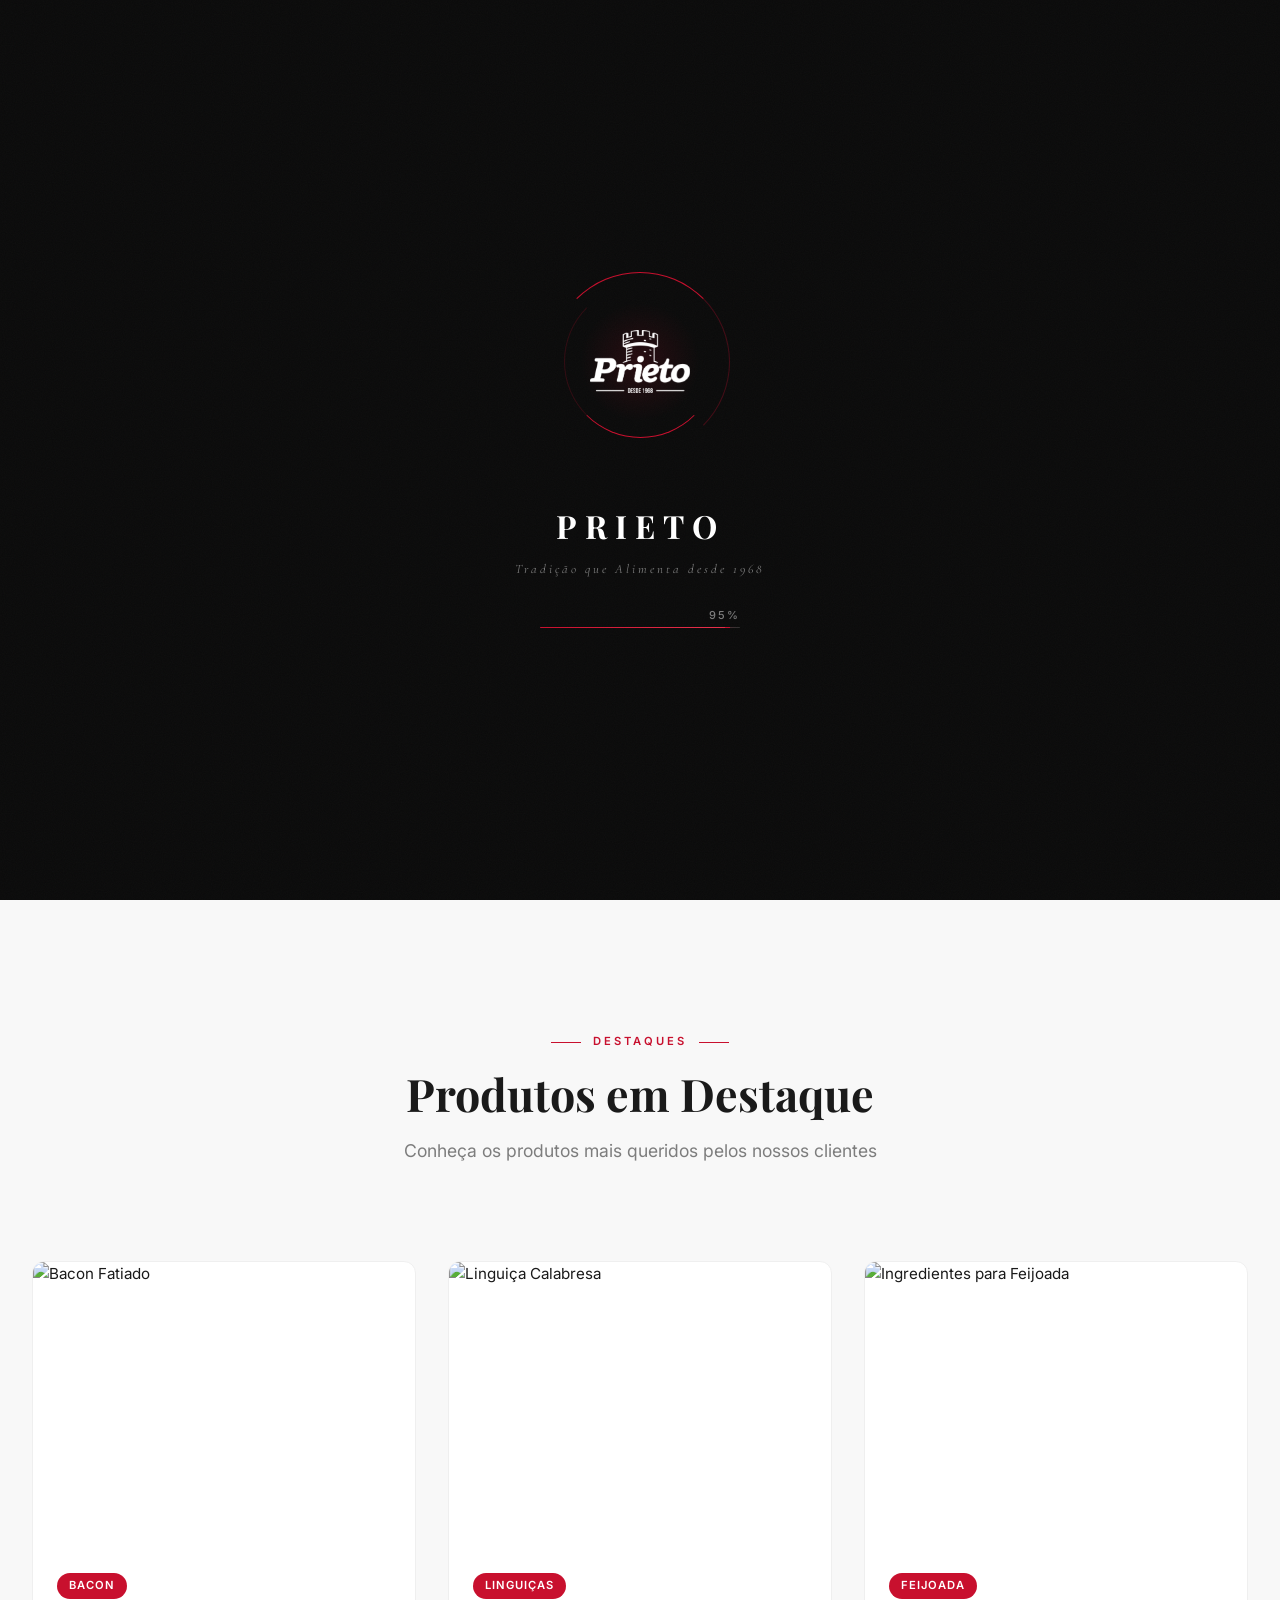
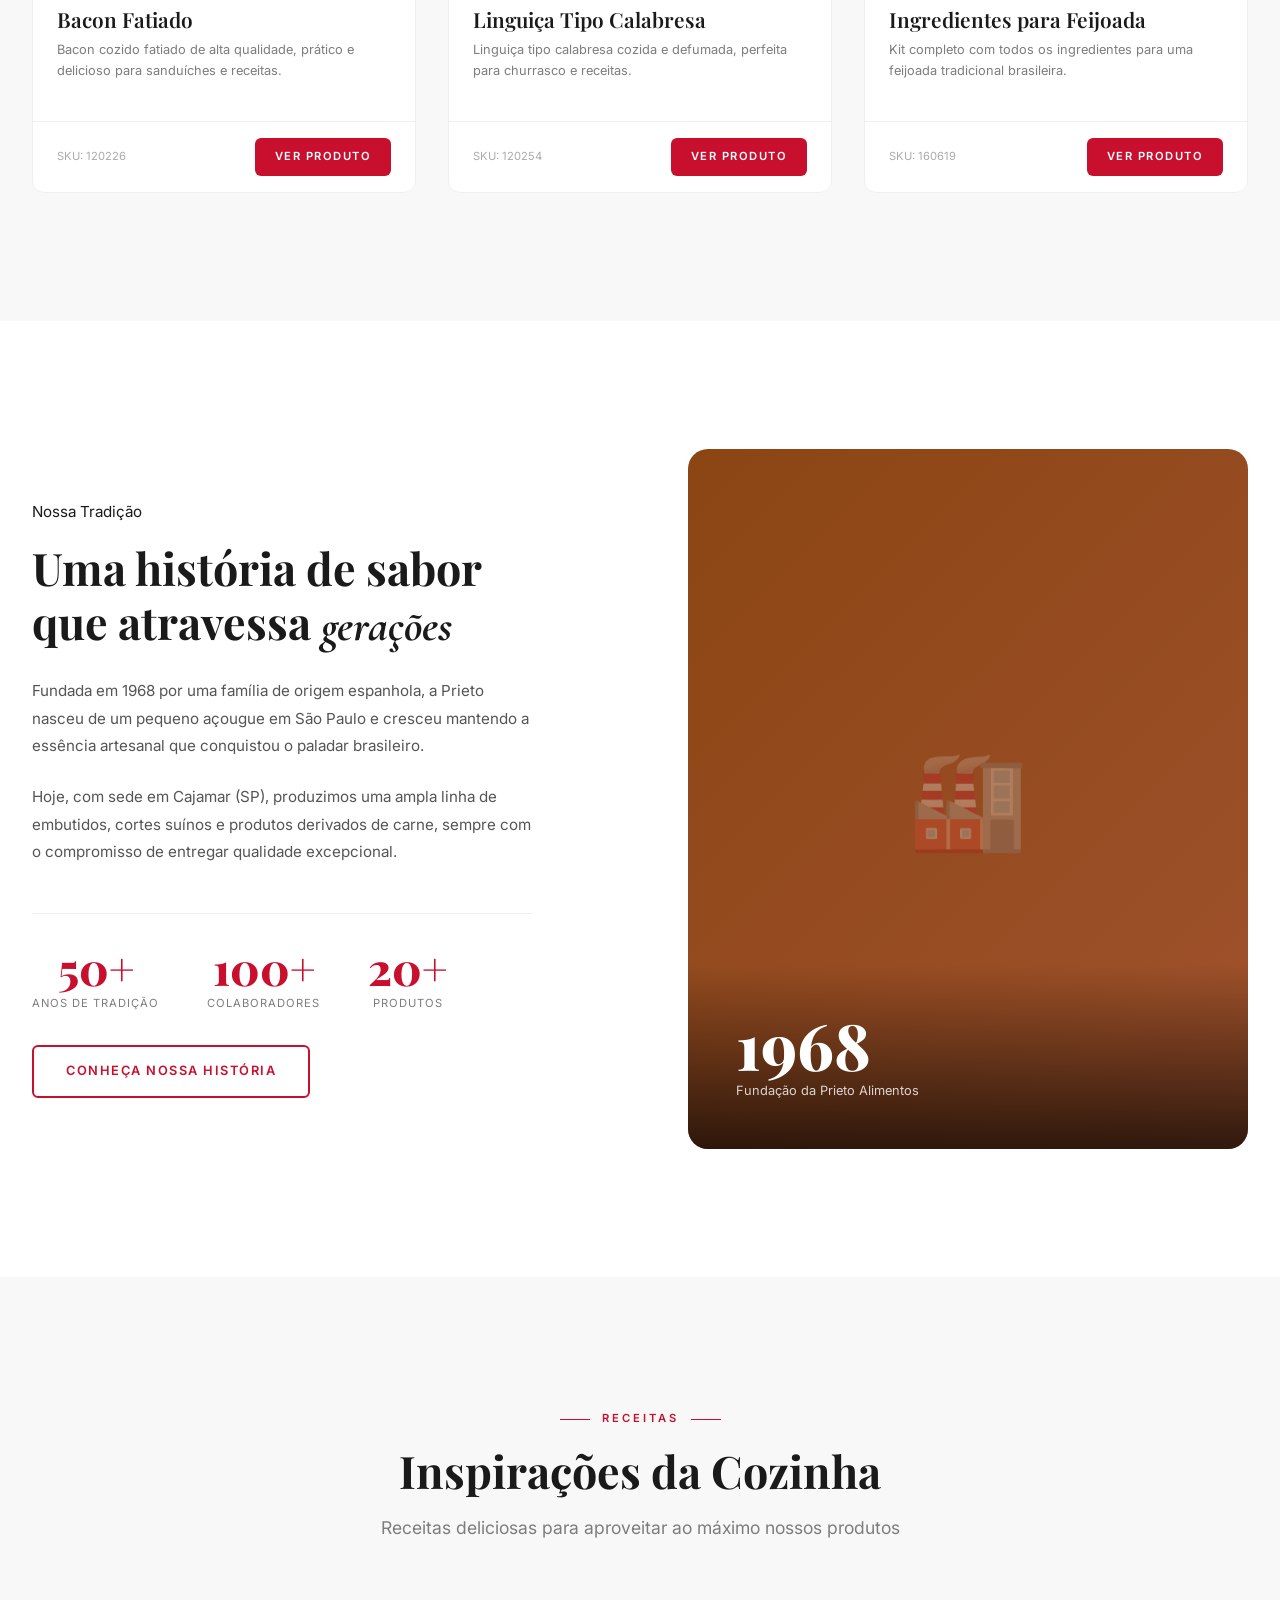
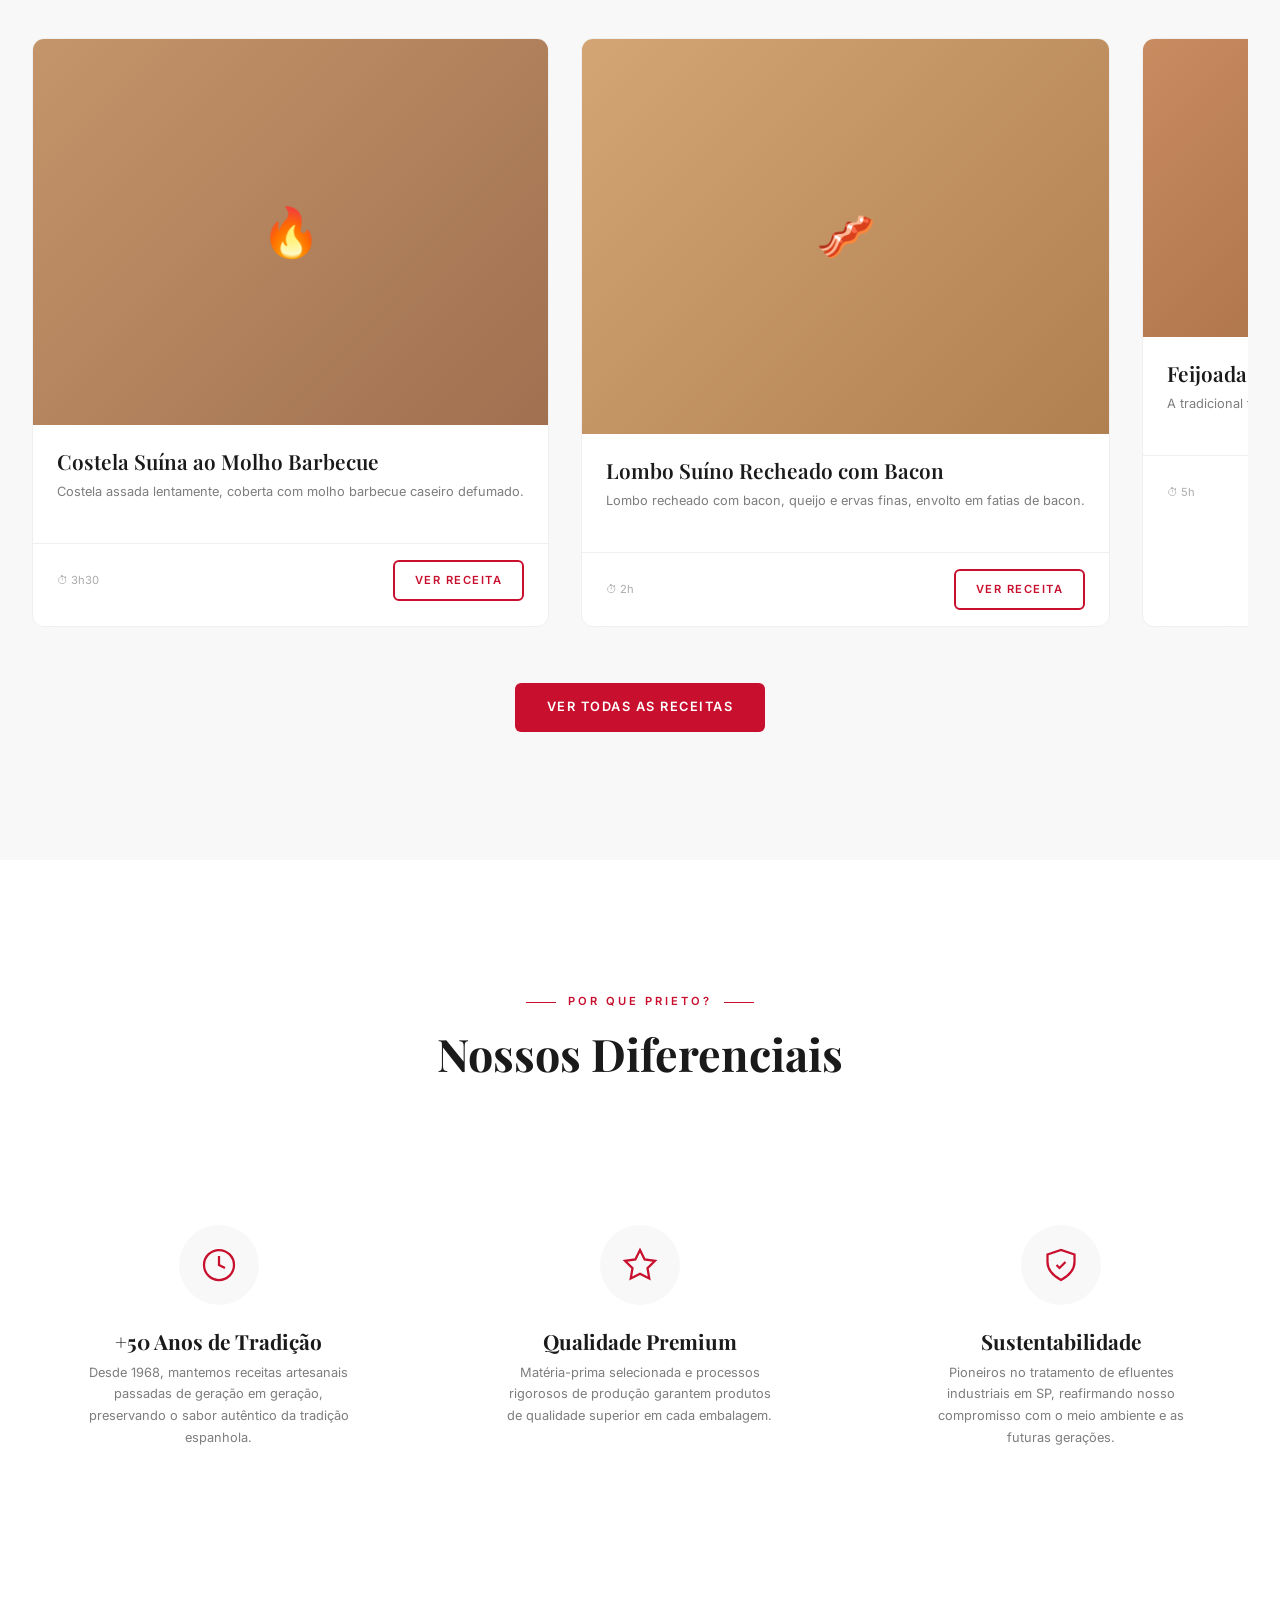
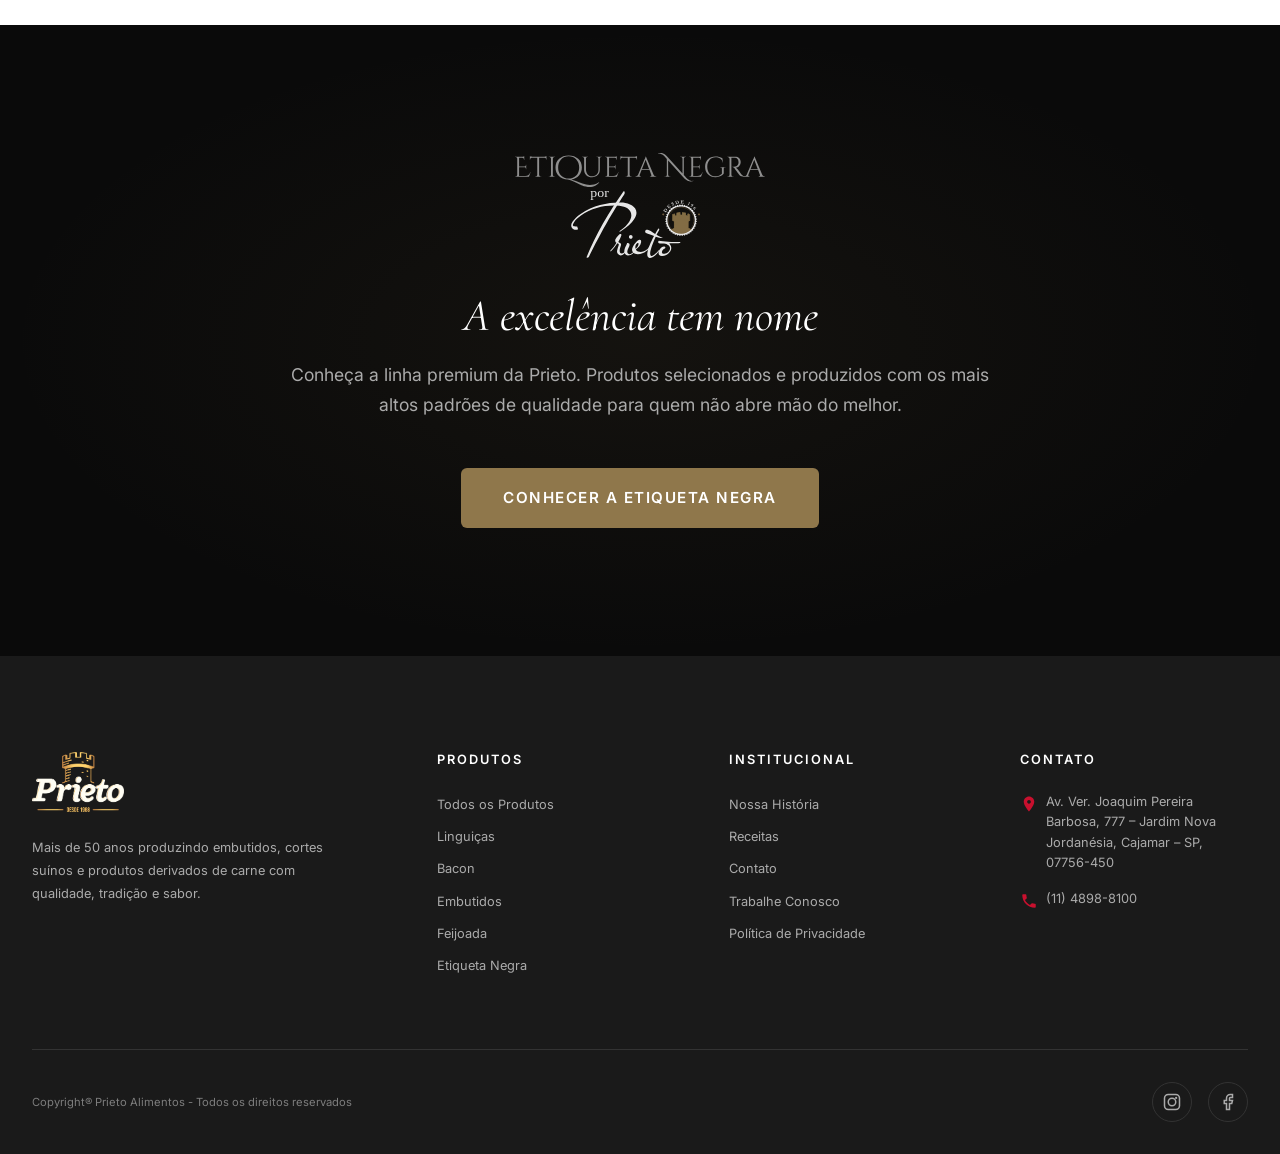
==== commit 530133d2: "produtos" ====
--- a/index.html
+++ b/index.html
@@ -119,44 +119,44 @@
             <div class="highlights-grid">
                 <div class="card reveal" style="transition-delay: 0.1s">
                     <div class="card-image">
-                        <div class="card-image-placeholder" style="background: linear-gradient(135deg, #f5e6d3, #e8d0b3);">🥓</div>
+                        <img src="https://v27marketing.xyz/wp-content/uploads/2024/05/Bacon-fatiado.png" alt="Bacon Fatiado" style="width:100%;height:100%;object-fit:cover;">
                     </div>
                     <div class="card-body">
                         <span class="card-badge">Bacon</span>
-                        <h3 class="card-title">Bacon Fatiado Premium</h3>
-                        <p class="card-text">Bacon fatiado fino, curado e defumado artesanalmente. Crocante na medida certa.</p>
-                    </div>
-                    <div class="card-footer">
-                        <span style="font-size: var(--fs-xs); color: var(--prieto-gray-400);">250g</span>
-                        <a href="produto-detalhe.html?id=19" class="btn btn-sm btn-primary">Ver Produto</a>
+                        <h3 class="card-title">Bacon Fatiado</h3>
+                        <p class="card-text">Bacon cozido fatiado de alta qualidade, prático e delicioso para sanduíches e receitas.</p>
+                    </div>
+                    <div class="card-footer">
+                        <span style="font-size: var(--fs-xs); color: var(--prieto-gray-400);">SKU: 120226</span>
+                        <a href="produto-detalhe.html?sku=120226" class="btn btn-sm btn-primary">Ver Produto</a>
                     </div>
                 </div>
                 <div class="card reveal" style="transition-delay: 0.2s">
                     <div class="card-image">
-                        <div class="card-image-placeholder" style="background: linear-gradient(135deg, #e8d5c4, #d4b896);">🌶️</div>
+                        <img src="https://v27marketing.xyz/wp-content/uploads/2024/03/Design-sem-nome-1-1.png" alt="Linguiça Calabresa" style="width:100%;height:100%;object-fit:cover;">
                     </div>
                     <div class="card-body">
                         <span class="card-badge">Linguiças</span>
-                        <h3 class="card-title">Linguiça Calabresa Defumada</h3>
-                        <p class="card-text">Receita tradicional espanhola adaptada ao paladar brasileiro. Ideal para churrasco.</p>
-                    </div>
-                    <div class="card-footer">
-                        <span style="font-size: var(--fs-xs); color: var(--prieto-gray-400);">1,0 kg</span>
-                        <a href="produto-detalhe.html?id=4" class="btn btn-sm btn-primary">Ver Produto</a>
+                        <h3 class="card-title">Linguiça Tipo Calabresa</h3>
+                        <p class="card-text">Linguiça tipo calabresa cozida e defumada, perfeita para churrasco e receitas.</p>
+                    </div>
+                    <div class="card-footer">
+                        <span style="font-size: var(--fs-xs); color: var(--prieto-gray-400);">SKU: 120254</span>
+                        <a href="produto-detalhe.html?sku=120254" class="btn btn-sm btn-primary">Ver Produto</a>
                     </div>
                 </div>
                 <div class="card reveal" style="transition-delay: 0.3s">
                     <div class="card-image">
-                        <div class="card-image-placeholder" style="background: linear-gradient(135deg, #d4c4a8, #c4b090);">🫘</div>
+                        <img src="https://v27marketing.xyz/wp-content/uploads/2024/05/Design-sem-nome-57.png" alt="Ingredientes para Feijoada" style="width:100%;height:100%;object-fit:cover;">
                     </div>
                     <div class="card-body">
                         <span class="card-badge">Feijoada</span>
-                        <h3 class="card-title">Kit Feijoada Completa</h3>
-                        <p class="card-text">Kit completo com todos os cortes para uma feijoada autêntica. Serve até 8 pessoas.</p>
-                    </div>
-                    <div class="card-footer">
-                        <span style="font-size: var(--fs-xs); color: var(--prieto-gray-400);">2,5 kg</span>
-                        <a href="produto-detalhe.html?id=7" class="btn btn-sm btn-primary">Ver Produto</a>
+                        <h3 class="card-title">Ingredientes para Feijoada</h3>
+                        <p class="card-text">Kit completo com todos os ingredientes para uma feijoada tradicional brasileira.</p>
+                    </div>
+                    <div class="card-footer">
+                        <span style="font-size: var(--fs-xs); color: var(--prieto-gray-400);">SKU: 160619</span>
+                        <a href="produto-detalhe.html?sku=160619" class="btn btn-sm btn-primary">Ver Produto</a>
                     </div>
                 </div>
             </div>
